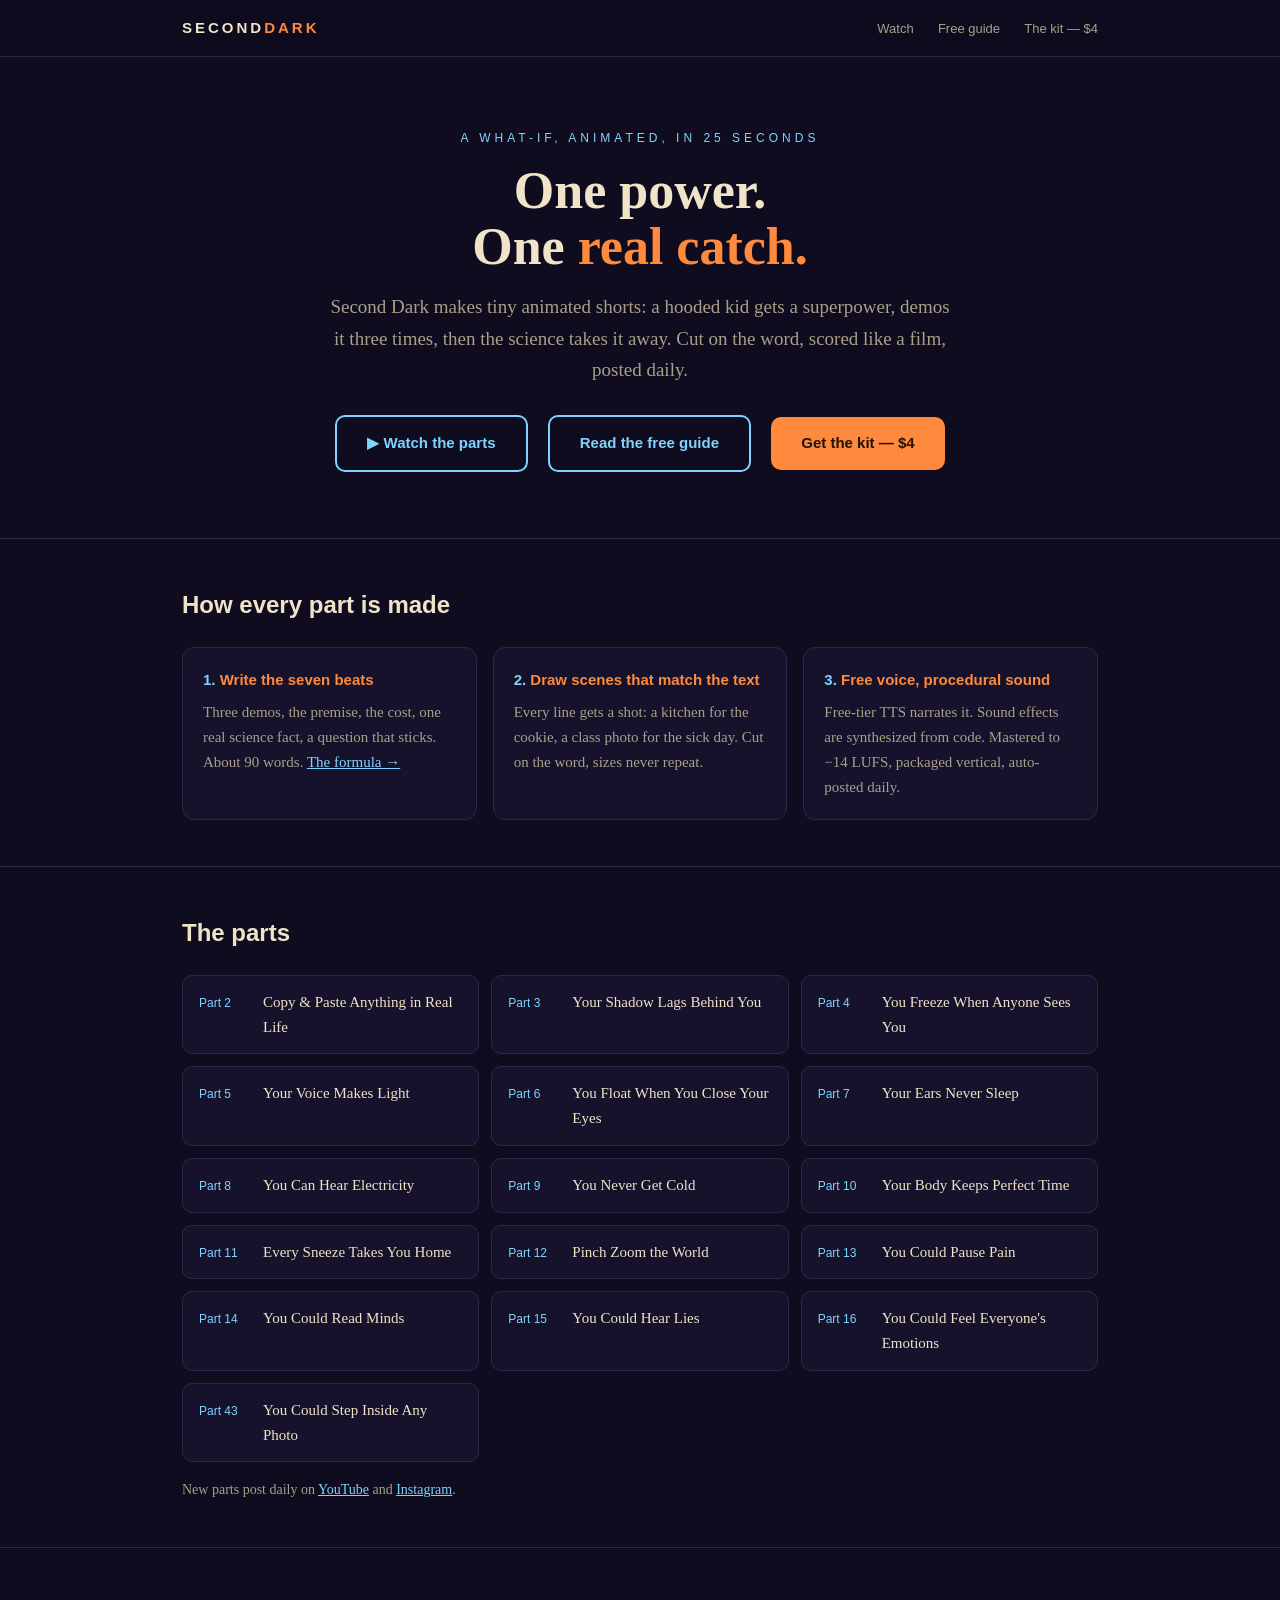
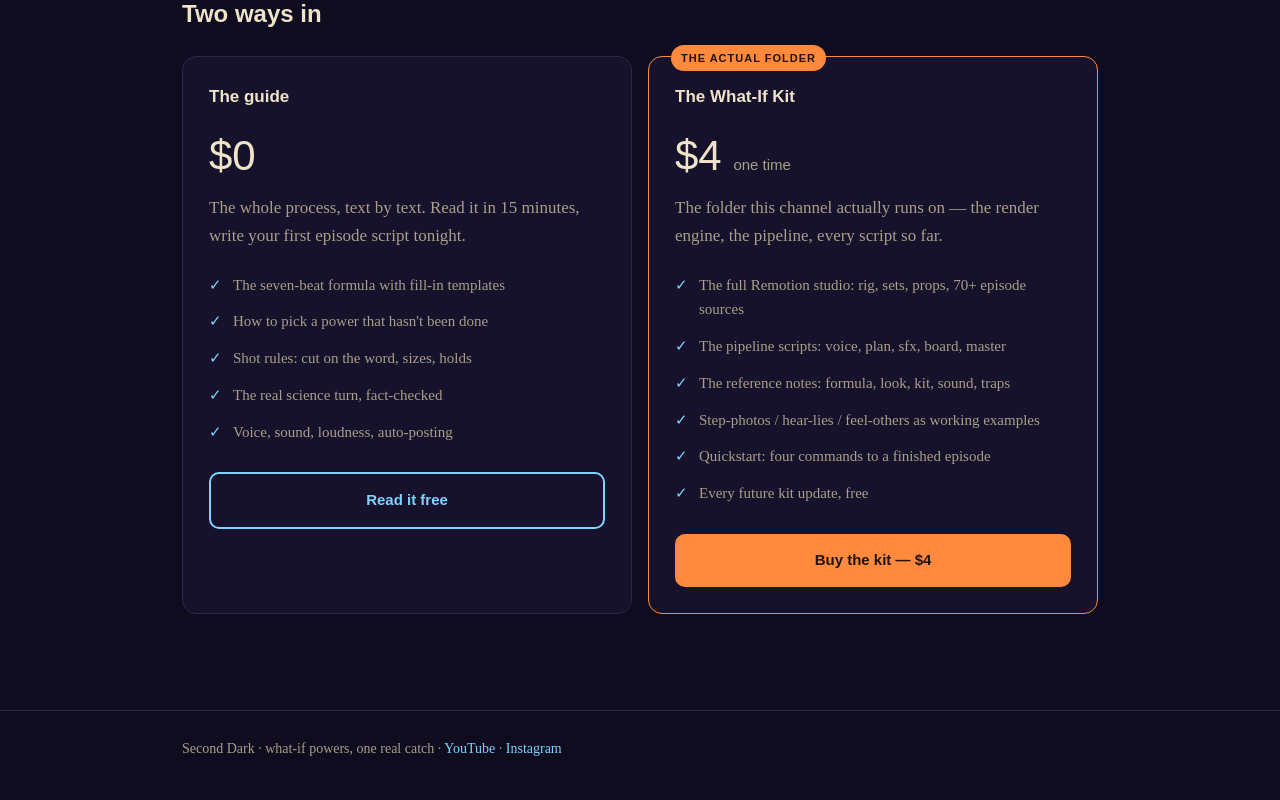
==== index.html @ 4ce31001 "Second Dark site: watch, free text-by-text guide, $4 kit" ====
<!DOCTYPE html>
<html lang="en">
<head>
<meta charset="utf-8">
<meta name="viewport" content="width=device-width, initial-scale=1">
<title>Second Dark — what-if animated shorts, and the kit that makes them</title>
<meta name="description" content="Second Dark: 25-second what-if animated shorts with a real science turn. Watch every part free, read the text-by-text guide, or get the full kit.">
<link rel="stylesheet" href="style.css">
</head>
<body>

<header class="site">
  <div class="wrap">
    <a class="logo" href="index.html">SECOND<b>DARK</b></a>
    <nav>
      <a href="#watch">Watch</a>
      <a href="guide.html">Free guide</a>
      <a href="#kit">The kit — $4</a>
    </nav>
  </div>
</header>

<section class="hero">
  <div class="wrap">
    <div class="kicker">A WHAT-IF, ANIMATED, IN 25 SECONDS</div>
    <h1>One power.<br>One <span class="hot">real catch.</span></h1>
    <p class="sub">Second Dark makes tiny animated shorts: a hooded kid gets a superpower, demos it three times,
    then the science takes it away. Cut on the word, scored like a film, posted daily.</p>
    <a class="cta cool" href="#watch">▶ Watch the parts</a>
    <a class="cta cool" href="guide.html">Read the free guide</a>
    <a class="cta hot" href="https://bedai2030-cell.gumroad.com/l/seconddark-kit">Get the kit — $4</a>
  </div>
</section>

<section class="section" id="how">
  <div class="wrap">
    <h2>How every part is made</h2>
    <div class="grid3 steps">
      <div class="card"><h3>Write the seven beats</h3><p>Three demos, the premise, the cost, one real science fact, a question that sticks. About 90 words. <a style="color:var(--cool)" href="guide.html">The formula →</a></p></div>
      <div class="card"><h3>Draw scenes that match the text</h3><p>Every line gets a shot: a kitchen for the cookie, a class photo for the sick day. Cut on the word, sizes never repeat.</p></div>
      <div class="card"><h3>Free voice, procedural sound</h3><p>Free-tier TTS narrates it. Sound effects are synthesized from code. Mastered to −14 LUFS, packaged vertical, auto-posted daily.</p></div>
    </div>
  </div>
</section>

<section class="section" id="watch">
  <div class="wrap">
    <h2>The parts</h2>
    <div class="eps">
      <a class="ep" href="https://www.youtube.com/@seconddarkpowers" target="_blank" rel="noopener"><span class="n mono">Part 2</span><span class="t">Copy &amp; Paste Anything in Real Life</span></a>
      <a class="ep" href="https://www.youtube.com/@seconddarkpowers" target="_blank" rel="noopener"><span class="n mono">Part 3</span><span class="t">Your Shadow Lags Behind You</span></a>
      <a class="ep" href="https://www.youtube.com/@seconddarkpowers" target="_blank" rel="noopener"><span class="n mono">Part 4</span><span class="t">You Freeze When Anyone Sees You</span></a>
      <a class="ep" href="https://www.youtube.com/@seconddarkpowers" target="_blank" rel="noopener"><span class="n mono">Part 5</span><span class="t">Your Voice Makes Light</span></a>
      <a class="ep" href="https://www.youtube.com/@seconddarkpowers" target="_blank" rel="noopener"><span class="n mono">Part 6</span><span class="t">You Float When You Close Your Eyes</span></a>
      <a class="ep" href="https://www.youtube.com/@seconddarkpowers" target="_blank" rel="noopener"><span class="n mono">Part 7</span><span class="t">Your Ears Never Sleep</span></a>
      <a class="ep" href="https://www.youtube.com/@seconddarkpowers" target="_blank" rel="noopener"><span class="n mono">Part 8</span><span class="t">You Can Hear Electricity</span></a>
      <a class="ep" href="https://www.youtube.com/@seconddarkpowers" target="_blank" rel="noopener"><span class="n mono">Part 9</span><span class="t">You Never Get Cold</span></a>
      <a class="ep" href="https://www.youtube.com/@seconddarkpowers" target="_blank" rel="noopener"><span class="n mono">Part 10</span><span class="t">Your Body Keeps Perfect Time</span></a>
      <a class="ep" href="https://www.youtube.com/@seconddarkpowers" target="_blank" rel="noopener"><span class="n mono">Part 11</span><span class="t">Every Sneeze Takes You Home</span></a>
      <a class="ep" href="https://www.youtube.com/@seconddarkpowers" target="_blank" rel="noopener"><span class="n mono">Part 12</span><span class="t">Pinch Zoom the World</span></a>
      <a class="ep" href="https://www.youtube.com/@seconddarkpowers" target="_blank" rel="noopener"><span class="n mono">Part 13</span><span class="t">You Could Pause Pain</span></a>
      <a class="ep" href="https://www.youtube.com/@seconddarkpowers" target="_blank" rel="noopener"><span class="n mono">Part 14</span><span class="t">You Could Read Minds</span></a>
      <a class="ep" href="https://www.youtube.com/@seconddarkpowers" target="_blank" rel="noopener"><span class="n mono">Part 15</span><span class="t">You Could Hear Lies</span></a>
      <a class="ep" href="https://www.youtube.com/@seconddarkpowers" target="_blank" rel="noopener"><span class="n mono">Part 16</span><span class="t">You Could Feel Everyone's Emotions</span></a>
      <a class="ep" href="https://www.youtube.com/@seconddarkpowers" target="_blank" rel="noopener"><span class="n mono">Part 43</span><span class="t">You Could Step Inside Any Photo</span></a>
    </div>
    <p style="color:var(--dim); margin-top:16px; font-size:14px">New parts post daily on <a style="color:var(--cool)" href="https://www.youtube.com/@seconddarkpowers" target="_blank" rel="noopener">YouTube</a> and <a style="color:var(--cool)" href="https://www.instagram.com/seconddark908/" target="_blank" rel="noopener">Instagram</a>.</p>
  </div>
</section>

<section class="section" id="kit">
  <div class="wrap">
    <h2>Two ways in</h2>
    <div class="pricing">
      <div class="plan">
        <h3>The guide</h3>
        <div class="price">$0</div>
        <p style="color:var(--dim)">The whole process, text by text. Read it in 15 minutes, write your first episode script tonight.</p>
        <ul>
          <li>The seven-beat formula with fill-in templates</li>
          <li>How to pick a power that hasn't been done</li>
          <li>Shot rules: cut on the word, sizes, holds</li>
          <li>The real science turn, fact-checked</li>
          <li>Voice, sound, loudness, auto-posting</li>
        </ul>
        <a class="cta cool" href="guide.html">Read it free</a>
      </div>
      <div class="plan best">
        <span class="tag">THE ACTUAL FOLDER</span>
        <h3>The What-If Kit</h3>
        <div class="price">$4 <small>one time</small></div>
        <p style="color:var(--dim)">The folder this channel actually runs on — the render engine, the pipeline, every script so far.</p>
        <ul>
          <li>The full Remotion studio: rig, sets, props, 70+ episode sources</li>
          <li>The pipeline scripts: voice, plan, sfx, board, master</li>
          <li>The reference notes: formula, look, kit, sound, traps</li>
          <li>Step-photos / hear-lies / feel-others as working examples</li>
          <li>Quickstart: four commands to a finished episode</li>
          <li>Every future kit update, free</li>
        </ul>
        <a class="cta hot" href="https://bedai2030-cell.gumroad.com/l/seconddark-kit">Buy the kit — $4</a>
      </div>
    </div>
  </div>
</section>

<footer class="site">
  <div class="wrap">
    Second Dark · what-if powers, one real catch ·
    <a href="https://www.youtube.com/@seconddarkpowers" target="_blank" rel="noopener">YouTube</a> ·
    <a href="https://www.instagram.com/seconddark908/" target="_blank" rel="noopener">Instagram</a>
  </div>
</footer>

</body>
</html>
---- style.css ----
/* Second Dark site — dusk palette from the series */
:root {
  --bg: #0E0C1E;
  --panel: #16122B;
  --panel2: #1E1838;
  --ink: #EFE3C8;
  --dim: #A99F8A;
  --hot: #FF8A3D;
  --cool: #7FD4FF;
  --line: #2E2748;
}
* { box-sizing: border-box; margin: 0; padding: 0; }
html { scroll-behavior: smooth; }
body { background: var(--bg); color: var(--ink); font: 17px/1.65 Georgia, 'Times New Roman', serif; }
.mono { font-family: Consolas, 'Courier New', monospace; }
.wrap { max-width: 960px; margin: 0 auto; padding: 0 22px; }
header.site { border-bottom: 1px solid var(--line); background: rgba(14,12,30,0.92); position: sticky; top: 0; z-index: 9; backdrop-filter: blur(6px); }
header.site .wrap { display: flex; align-items: center; justify-content: space-between; padding: 14px 22px; }
.logo { font-family: Verdana, sans-serif; font-weight: 700; letter-spacing: 3px; font-size: 15px; color: var(--ink); text-decoration: none; }
.logo b { color: var(--hot); }
nav a { color: var(--dim); text-decoration: none; font-family: Verdana, sans-serif; font-size: 13px; margin-left: 20px; }
nav a:hover { color: var(--ink); }
.hero { padding: 72px 0 56px; text-align: center; }
.kicker { font-family: Verdana, sans-serif; font-size: 12px; letter-spacing: 4px; color: var(--cool); }
.hero h1 { font-size: 52px; line-height: 1.08; margin: 14px 0 16px; font-weight: 700; }
.hero h1 .hot { color: var(--hot); }
.hero p.sub { color: var(--dim); max-width: 620px; margin: 0 auto 30px; font-size: 19px; }
.cta { display: inline-block; padding: 14px 30px; border-radius: 10px; text-decoration: none; font-family: Verdana, sans-serif; font-weight: 700; font-size: 15px; margin: 0 8px 10px; }
.cta.hot { background: var(--hot); color: #221205; }
.cta.cool { border: 2px solid var(--cool); color: var(--cool); }
.cta:hover { filter: brightness(1.1); }
.section { padding: 46px 0; border-top: 1px solid var(--line); }
.section h2 { font-family: Verdana, sans-serif; font-size: 24px; margin-bottom: 22px; }
.grid3 { display: grid; grid-template-columns: repeat(auto-fit, minmax(240px, 1fr)); gap: 16px; }
.card { background: var(--panel); border: 1px solid var(--line); border-radius: 12px; padding: 20px; }
.card h3 { font-family: Verdana, sans-serif; font-size: 15px; color: var(--hot); margin-bottom: 8px; }
.card p { color: var(--dim); font-size: 15px; }
.steps { counter-reset: step; }
.steps .card h3::before { counter-increment: step; content: counter(step) ". "; color: var(--cool); }
.eps { display: grid; grid-template-columns: repeat(auto-fill, minmax(280px, 1fr)); gap: 12px; }
.ep { background: var(--panel); border: 1px solid var(--line); border-radius: 10px; padding: 14px 16px; text-decoration: none; color: var(--ink); display: flex; gap: 12px; align-items: baseline; }
.ep:hover { border-color: var(--hot); }
.ep .n { font-family: Verdana, sans-serif; font-size: 12px; color: var(--cool); min-width: 52px; }
.ep .t { font-size: 15px; }
.pricing { display: grid; grid-template-columns: repeat(auto-fit, minmax(280px, 1fr)); gap: 16px; }
.plan { background: var(--panel); border: 1px solid var(--line); border-radius: 14px; padding: 26px; position: relative; }
.plan.best { border-color: var(--hot); }
.plan .tag { position: absolute; top: -12px; left: 22px; background: var(--hot); color: #221205; font-family: Verdana, sans-serif; font-size: 11px; font-weight: 700; letter-spacing: 1px; padding: 4px 10px; border-radius: 20px; }
.plan h3 { font-family: Verdana, sans-serif; font-size: 17px; }
.plan .price { font-size: 42px; margin: 10px 0 4px; font-family: Verdana, sans-serif; }
.plan .price small { font-size: 15px; color: var(--dim); }
.plan ul { list-style: none; margin: 16px 0 22px; }
.plan li { padding: 6px 0 6px 24px; color: var(--dim); font-size: 15px; position: relative; }
.plan li::before { content: "✓"; position: absolute; left: 0; color: var(--cool); }
.plan .cta { width: 100%; text-align: center; box-sizing: border-box; margin: 0; }
code { background: var(--panel2); border: 1px solid var(--line); border-radius: 6px; padding: 1px 7px; font-family: Consolas, monospace; font-size: 14px; color: var(--cool); }
pre { background: var(--panel2); border: 1px solid var(--line); border-radius: 10px; padding: 16px 18px; overflow-x: auto; font-family: Consolas, monospace; font-size: 13.5px; line-height: 1.55; color: #D8D2E8; margin: 14px 0; }
pre b { color: var(--hot); font-weight: 400; }
pre i { color: var(--cool); font-style: normal; }
.guide { max-width: 780px; }
.guide h2 { margin-top: 46px; }
.guide h2 .n { color: var(--cool); font-family: Consolas, monospace; font-size: 20px; margin-right: 8px; }
.guide p { margin: 12px 0; color: #D8D2E8; }
.guide .note { border-left: 3px solid var(--hot); background: var(--panel); padding: 12px 16px; border-radius: 0 10px 10px 0; color: var(--dim); font-size: 15px; margin: 14px 0; }
footer.site { border-top: 1px solid var(--line); margin-top: 50px; padding: 26px 0 40px; color: var(--dim); font-size: 14px; }
footer.site a { color: var(--cool); text-decoration: none; }
@media (max-width: 640px) { .hero h1 { font-size: 34px; } }
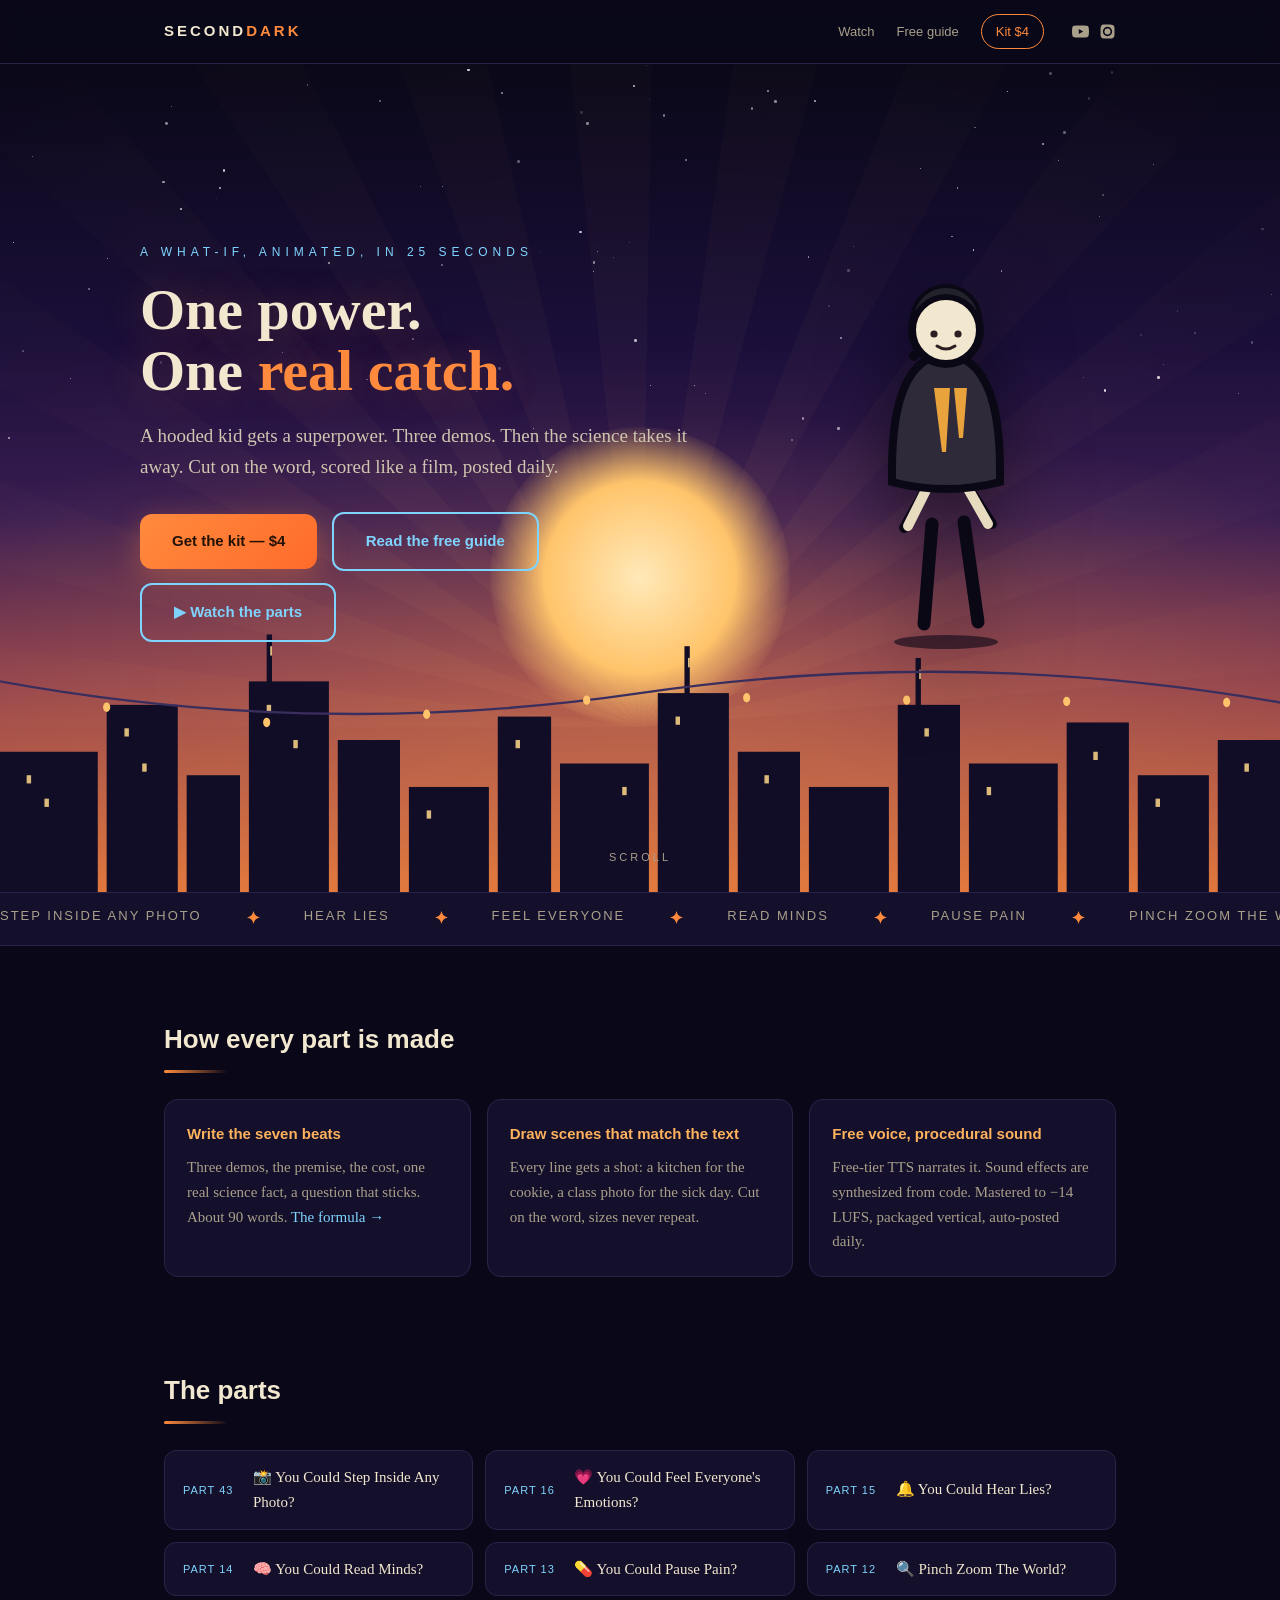
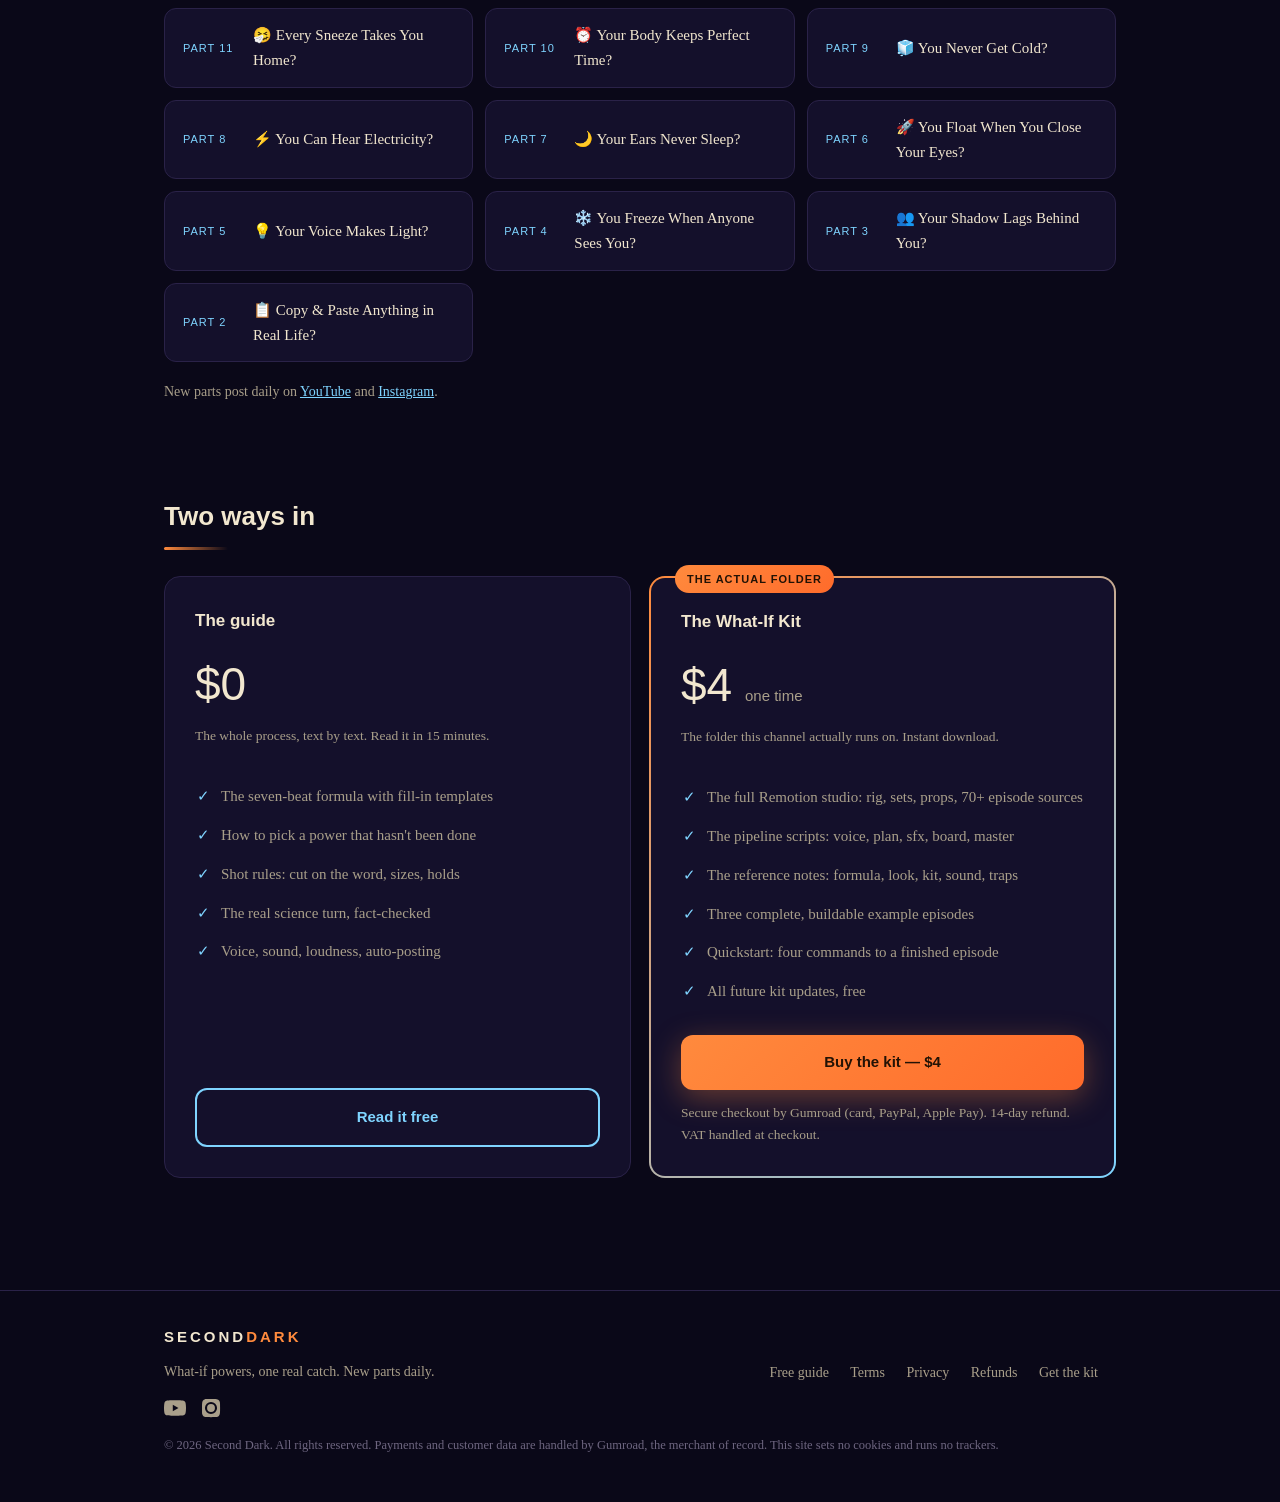
==== commit 19d2192f: "Redesign: animated dusk hero, embers, marquee, reveals, Gumroad checkout, legal pages, social links" ====
--- a/index.html
+++ b/index.html
@@ -4,7 +4,12 @@
 <meta charset="utf-8">
 <meta name="viewport" content="width=device-width, initial-scale=1">
 <title>Second Dark — what-if animated shorts, and the kit that makes them</title>
-<meta name="description" content="Second Dark: 25-second what-if animated shorts with a real science turn. Watch every part free, read the text-by-text guide, or get the full kit.">
+<meta name="description" content="Second Dark: 25-second what-if animated shorts with a real science turn. Watch every part free, read the text-by-text guide, or get the full kit for $4.">
+<meta property="og:title" content="Second Dark — One power. One real catch.">
+<meta property="og:description" content="Tiny animated what-if shorts, posted daily. The free guide teaches the process; the $4 kit is the actual folder.">
+<meta property="og:type" content="website">
+<link rel="preconnect" href="https://gumroad.com">
+<script src="https://gumroad.com/js/gumroad.js" async></script>
 <link rel="stylesheet" href="style.css">
 </head>
 <body>
@@ -15,67 +20,149 @@
     <nav>
       <a href="#watch">Watch</a>
       <a href="guide.html">Free guide</a>
-      <a href="#kit">The kit — $4</a>
+      <a href="#kit" class="buy">Kit $4</a>
+      <span class="soc">
+        <a href="https://www.youtube.com/@seconddarkpowers" target="_blank" rel="noopener" aria-label="YouTube"><svg viewBox="0 0 24 24"><path d="M23.5 6.2a3 3 0 0 0-2.1-2.2C19.5 3.5 12 3.5 12 3.5s-7.5 0-9.4.5A3 3 0 0 0 .5 6.2 31 31 0 0 0 0 12a31 31 0 0 0 .5 5.8 3 3 0 0 0 2.1 2.2c1.9.5 9.4.5 9.4.5s7.5 0 9.4-.5a3 3 0 0 0 2.1-2.2A31 31 0 0 0 24 12a31 31 0 0 0-.5-5.8zM9.6 15.6V8.4L15.8 12l-6.2 3.6z"/></svg></a>
+        <a href="https://www.instagram.com/seconddark908/" target="_blank" rel="noopener" aria-label="Instagram"><svg viewBox="0 0 24 24"><path d="M12 2.2c3.2 0 3.6 0 4.9.1 1.2.1 1.8.2 2.2.4.6.2 1 .5 1.4.9.4.4.7.8.9 1.4.2.4.4 1 .4 2.2.1 1.3.1 1.7.1 4.9s0 3.6-.1 4.9c-.1 1.2-.2 1.8-.4 2.2-.2.6-.5 1-.9 1.4-.4.4-.8.7-1.4.9-.4.2-1 .4-2.2.4-1.3.1-1.7.1-4.9.1s-3.6 0-4.9-.1c-1.2-.1-1.8-.2-2.2-.4a3.9 3.9 0 0 1-1.4-.9 3.9 3.9 0 0 1-.9-1.4c-.2-.4-.4-1-.4-2.2C2.2 15.6 2.2 15.2 2.2 12s0-3.6.1-4.9c.1-1.2.2-1.8.4-2.2.2-.6.5-1 .9-1.4.4-.4.8-.7 1.4-.9.4-.2 1-.4 2.2-.4C8.4 2.2 8.8 2.2 12 2.2zm0 3.2a6.6 6.6 0 1 0 0 13.2 6.6 6.6 0 0 0 0-13.2zm0 10.9a4.3 4.3 0 1 1 0-8.6 4.3 4.3 0 0 1 0 8.6zm8.4-11.1a1.5 1.5 0 1 1-3 0 1.5 1.5 0 0 1 3 0z"/></svg></a>
+      </span>
     </nav>
   </div>
 </header>
 
 <section class="hero">
-  <div class="wrap">
-    <div class="kicker">A WHAT-IF, ANIMATED, IN 25 SECONDS</div>
-    <h1>One power.<br>One <span class="hot">real catch.</span></h1>
-    <p class="sub">Second Dark makes tiny animated shorts: a hooded kid gets a superpower, demos it three times,
-    then the science takes it away. Cut on the word, scored like a film, posted daily.</p>
-    <a class="cta cool" href="#watch">▶ Watch the parts</a>
-    <a class="cta cool" href="guide.html">Read the free guide</a>
-    <a class="cta hot" href="https://bedai2030-cell.gumroad.com/l/seconddark-kit">Get the kit — $4</a>
-  </div>
-</section>
+  <div class="sky"></div>
+  <div class="stars"></div>
+  <div class="rays"></div>
+  <div class="sun"></div>
+
+  <svg class="skyline" viewBox="0 0 1440 240" preserveAspectRatio="none" aria-hidden="true">
+    <g fill="#120D26">
+      <rect x="0" y="120" width="110" height="120"/><rect x="120" y="80" width="80" height="160"/>
+      <rect x="210" y="140" width="60" height="100"/><rect x="280" y="60" width="90" height="180"/>
+      <rect x="380" y="110" width="70" height="130"/><rect x="460" y="150" width="90" height="90"/>
+      <rect x="560" y="90" width="60" height="150"/><rect x="630" y="130" width="100" height="110"/>
+      <rect x="740" y="70" width="80" height="170"/><rect x="830" y="120" width="70" height="120"/>
+      <rect x="910" y="150" width="90" height="90"/><rect x="1010" y="80" width="70" height="160"/>
+      <rect x="1090" y="130" width="100" height="110"/><rect x="1200" y="95" width="70" height="145"/>
+      <rect x="1280" y="140" width="80" height="100"/><rect x="1370" y="110" width="70" height="130"/>
+      <rect x="300" y="20" width="6" height="60"/><rect x="770" y="30" width="6" height="60"/><rect x="1030" y="40" width="6" height="50"/>
+    </g>
+    <g fill="#FFD98A" opacity="0.85">
+      <rect x="304" y="30" width="2" height="8"/><rect x="774" y="40" width="2" height="8"/><rect x="1034" y="50" width="2" height="8"/>
+      <rect x="30" y="140" width="5" height="7"/><rect x="50" y="160" width="5" height="7"/><rect x="140" y="100" width="5" height="7"/>
+      <rect x="160" y="130" width="5" height="7"/><rect x="300" y="80" width="5" height="7"/><rect x="330" y="110" width="5" height="7"/>
+      <rect x="480" y="170" width="5" height="7"/><rect x="580" y="110" width="5" height="7"/><rect x="700" y="150" width="5" height="7"/>
+      <rect x="760" y="90" width="5" height="7"/><rect x="860" y="140" width="5" height="7"/><rect x="1040" y="100" width="5" height="7"/>
+      <rect x="1110" y="150" width="5" height="7"/><rect x="1230" y="120" width="5" height="7"/><rect x="1300" y="160" width="5" height="7"/>
+      <rect x="1400" y="130" width="5" height="7"/>
+    </g>
+    <g stroke="#3A2E5E" stroke-width="2" fill="none">
+      <path d="M 0 60 Q 360 110 720 70 T 1440 78"/>
+    </g>
+    <g fill="#FFC46B">
+      <circle class="bulb" cx="120" cy="82" r="4"/><circle class="bulb" cx="300" cy="95" r="4"/><circle class="bulb" cx="480" cy="88" r="4"/>
+      <circle class="bulb" cx="660" cy="76" r="4"/><circle class="bulb" cx="840" cy="74" r="4"/><circle class="bulb" cx="1020" cy="76" r="4"/>
+      <circle class="bulb" cx="1200" cy="77" r="4"/><circle class="bulb" cx="1380" cy="78" r="4"/>
+    </g>
+  </svg>
+
+  <canvas class="embers" aria-hidden="true"></canvas>
+
+  <div class="hero-inner wrap">
+    <div>
+      <div class="kicker rv">A WHAT-IF, ANIMATED, IN 25 SECONDS</div>
+      <h1 class="rv d1">One power.<br>One <span class="hot">real catch.</span></h1>
+      <p class="sub rv d2">A hooded kid gets a superpower. Three demos. Then the science takes it away.
+      Cut on the word, scored like a film, posted daily.</p>
+      <div class="rv d3">
+        <a class="cta hot gumroad-button" href="https://bedai2030-cell.gumroad.com/l/seconddark-kit" target="_blank" rel="noopener">Get the kit — $4</a>
+        <a class="cta cool" href="guide.html">Read the free guide</a>
+        <a class="cta cool" href="#watch">▶ Watch the parts</a>
+      </div>
+    </div>
+    <div class="pip rv d2" aria-hidden="true">
+      <svg viewBox="0 0 300 420">
+        <g stroke="#0B0816" stroke-width="10" stroke-linecap="round">
+          <line x1="150" y1="215" x2="108" y2="290"/>
+          <line x1="150" y1="215" x2="196" y2="286"/>
+          <line x1="118" y1="118" x2="118" y2="118"/>
+        </g>
+        <g stroke="#E8DCC0" stroke-width="10" stroke-linecap="round">
+          <line x1="150" y1="212" x2="112" y2="288"/>
+          <line x1="150" y1="212" x2="192" y2="286"/>
+        </g>
+        <g stroke="#0B0816" stroke-width="13" stroke-linecap="round">
+          <line x1="136" y1="286" x2="128" y2="386"/>
+          <line x1="168" y1="284" x2="182" y2="384"/>
+        </g>
+        <path d="M 96 232 Q 96 120 150 116 Q 204 120 204 232 L 204 244 Q 150 258 96 244 Z" fill="#2E2A3A" stroke="#0B0816" stroke-width="8"/>
+        <path d="M 138 150 L 146 214 L 150 214 L 154 150 Z" fill="#E8A33D"/>
+        <path d="M 158 150 L 163 200 L 167 200 L 171 150 Z" fill="#E8A33D"/>
+        <circle cx="150" cy="92" r="34" fill="#F2E7CF" stroke="#0B0816" stroke-width="8"/>
+        <path d="M 116 92 A 34 34 0 0 1 184 92 L 184 82 A 34 34 0 0 0 116 82 Z" fill="#22222B" stroke="#0B0816" stroke-width="4"/>
+        <circle cx="138" cy="96" r="3.6" fill="#2A1E22"/>
+        <circle cx="162" cy="96" r="3.6" fill="#2A1E22"/>
+        <path d="M 141 108 Q 150 114 159 108" stroke="#2A1E22" stroke-width="3" fill="none" stroke-linecap="round"/>
+        <ellipse cx="150" cy="404" rx="52" ry="7" fill="#0B0816" opacity="0.6"/>
+      </svg>
+    </div>
+  </div>
+  <div class="scroll-hint">SCROLL</div>
+</section>
+
+<div class="marquee" aria-hidden="true">
+  <div class="track">
+    <span>STEP INSIDE ANY PHOTO</span><b>✦</b><span>HEAR LIES</span><b>✦</b><span>FEEL EVERYONE</span><b>✦</b><span>READ MINDS</span><b>✦</b><span>PAUSE PAIN</span><b>✦</b><span>PINCH ZOOM THE WORLD</span><b>✦</b><span>YOUR EARS NEVER SLEEP</span><b>✦</b><span>COPY &amp; PASTE REAL LIFE</span><b>✦</b><span>EVERY SNEEZE TAKES YOU HOME</span><b>✦</b>
+    <span>STEP INSIDE ANY PHOTO</span><b>✦</b><span>HEAR LIES</span><b>✦</b><span>FEEL EVERYONE</span><b>✦</b><span>READ MINDS</span><b>✦</b><span>PAUSE PAIN</span><b>✦</b><span>PINCH ZOOM THE WORLD</span><b>✦</b><span>YOUR EARS NEVER SLEEP</span><b>✦</b><span>COPY &amp; PASTE REAL LIFE</span><b>✦</b><span>EVERY SNEEZE TAKES YOU HOME</span><b>✦</b>
+  </div>
+</div>
 
 <section class="section" id="how">
   <div class="wrap">
-    <h2>How every part is made</h2>
-    <div class="grid3 steps">
-      <div class="card"><h3>Write the seven beats</h3><p>Three demos, the premise, the cost, one real science fact, a question that sticks. About 90 words. <a style="color:var(--cool)" href="guide.html">The formula →</a></p></div>
-      <div class="card"><h3>Draw scenes that match the text</h3><p>Every line gets a shot: a kitchen for the cookie, a class photo for the sick day. Cut on the word, sizes never repeat.</p></div>
-      <div class="card"><h3>Free voice, procedural sound</h3><p>Free-tier TTS narrates it. Sound effects are synthesized from code. Mastered to −14 LUFS, packaged vertical, auto-posted daily.</p></div>
-    </div>
-  </div>
-</section>
-
-<section class="section" id="watch">
-  <div class="wrap">
-    <h2>The parts</h2>
+    <h2 class="rv">How every part is made</h2>
+    <div class="grid3">
+      <div class="card rv"><h3>Write the seven beats</h3><p>Three demos, the premise, the cost, one real science fact, a question that sticks. About 90 words. <a href="guide.html">The formula →</a></p></div>
+      <div class="card rv d1"><h3>Draw scenes that match the text</h3><p>Every line gets a shot: a kitchen for the cookie, a class photo for the sick day. Cut on the word, sizes never repeat.</p></div>
+      <div class="card rv d2"><h3>Free voice, procedural sound</h3><p>Free-tier TTS narrates it. Sound effects are synthesized from code. Mastered to −14 LUFS, packaged vertical, auto-posted daily.</p></div>
+    </div>
+  </div>
+</section>
+
+<section class="section" id="watch" style="padding-top:20px">
+  <div class="wrap">
+    <h2 class="rv">The parts</h2>
     <div class="eps">
-      <a class="ep" href="https://www.youtube.com/@seconddarkpowers" target="_blank" rel="noopener"><span class="n mono">Part 2</span><span class="t">Copy &amp; Paste Anything in Real Life</span></a>
-      <a class="ep" href="https://www.youtube.com/@seconddarkpowers" target="_blank" rel="noopener"><span class="n mono">Part 3</span><span class="t">Your Shadow Lags Behind You</span></a>
-      <a class="ep" href="https://www.youtube.com/@seconddarkpowers" target="_blank" rel="noopener"><span class="n mono">Part 4</span><span class="t">You Freeze When Anyone Sees You</span></a>
-      <a class="ep" href="https://www.youtube.com/@seconddarkpowers" target="_blank" rel="noopener"><span class="n mono">Part 5</span><span class="t">Your Voice Makes Light</span></a>
-      <a class="ep" href="https://www.youtube.com/@seconddarkpowers" target="_blank" rel="noopener"><span class="n mono">Part 6</span><span class="t">You Float When You Close Your Eyes</span></a>
-      <a class="ep" href="https://www.youtube.com/@seconddarkpowers" target="_blank" rel="noopener"><span class="n mono">Part 7</span><span class="t">Your Ears Never Sleep</span></a>
-      <a class="ep" href="https://www.youtube.com/@seconddarkpowers" target="_blank" rel="noopener"><span class="n mono">Part 8</span><span class="t">You Can Hear Electricity</span></a>
-      <a class="ep" href="https://www.youtube.com/@seconddarkpowers" target="_blank" rel="noopener"><span class="n mono">Part 9</span><span class="t">You Never Get Cold</span></a>
-      <a class="ep" href="https://www.youtube.com/@seconddarkpowers" target="_blank" rel="noopener"><span class="n mono">Part 10</span><span class="t">Your Body Keeps Perfect Time</span></a>
-      <a class="ep" href="https://www.youtube.com/@seconddarkpowers" target="_blank" rel="noopener"><span class="n mono">Part 11</span><span class="t">Every Sneeze Takes You Home</span></a>
-      <a class="ep" href="https://www.youtube.com/@seconddarkpowers" target="_blank" rel="noopener"><span class="n mono">Part 12</span><span class="t">Pinch Zoom the World</span></a>
-      <a class="ep" href="https://www.youtube.com/@seconddarkpowers" target="_blank" rel="noopener"><span class="n mono">Part 13</span><span class="t">You Could Pause Pain</span></a>
-      <a class="ep" href="https://www.youtube.com/@seconddarkpowers" target="_blank" rel="noopener"><span class="n mono">Part 14</span><span class="t">You Could Read Minds</span></a>
-      <a class="ep" href="https://www.youtube.com/@seconddarkpowers" target="_blank" rel="noopener"><span class="n mono">Part 15</span><span class="t">You Could Hear Lies</span></a>
-      <a class="ep" href="https://www.youtube.com/@seconddarkpowers" target="_blank" rel="noopener"><span class="n mono">Part 16</span><span class="t">You Could Feel Everyone's Emotions</span></a>
-      <a class="ep" href="https://www.youtube.com/@seconddarkpowers" target="_blank" rel="noopener"><span class="n mono">Part 43</span><span class="t">You Could Step Inside Any Photo</span></a>
-    </div>
-    <p style="color:var(--dim); margin-top:16px; font-size:14px">New parts post daily on <a style="color:var(--cool)" href="https://www.youtube.com/@seconddarkpowers" target="_blank" rel="noopener">YouTube</a> and <a style="color:var(--cool)" href="https://www.instagram.com/seconddark908/" target="_blank" rel="noopener">Instagram</a>.</p>
-  </div>
-</section>
-
-<section class="section" id="kit">
-  <div class="wrap">
-    <h2>Two ways in</h2>
+      <a class="ep rv" href="https://www.youtube.com/@seconddarkpowers" target="_blank" rel="noopener"><span class="n mono">PART 43</span><span class="t">📸 You Could Step Inside Any Photo?</span></a>
+      <a class="ep rv" href="https://www.youtube.com/@seconddarkpowers" target="_blank" rel="noopener"><span class="n mono">PART 16</span><span class="t">💗 You Could Feel Everyone's Emotions?</span></a>
+      <a class="ep rv" href="https://www.youtube.com/@seconddarkpowers" target="_blank" rel="noopener"><span class="n mono">PART 15</span><span class="t">🔔 You Could Hear Lies?</span></a>
+      <a class="ep rv" href="https://www.youtube.com/@seconddarkpowers" target="_blank" rel="noopener"><span class="n mono">PART 14</span><span class="t">🧠 You Could Read Minds?</span></a>
+      <a class="ep rv" href="https://www.youtube.com/@seconddarkpowers" target="_blank" rel="noopener"><span class="n mono">PART 13</span><span class="t">💊 You Could Pause Pain?</span></a>
+      <a class="ep rv" href="https://www.youtube.com/@seconddarkpowers" target="_blank" rel="noopener"><span class="n mono">PART 12</span><span class="t">🔍 Pinch Zoom The World?</span></a>
+      <a class="ep rv" href="https://www.youtube.com/@seconddarkpowers" target="_blank" rel="noopener"><span class="n mono">PART 11</span><span class="t">🤧 Every Sneeze Takes You Home?</span></a>
+      <a class="ep rv" href="https://www.youtube.com/@seconddarkpowers" target="_blank" rel="noopener"><span class="n mono">PART 10</span><span class="t">⏰ Your Body Keeps Perfect Time?</span></a>
+      <a class="ep rv" href="https://www.youtube.com/@seconddarkpowers" target="_blank" rel="noopener"><span class="n mono">PART 9</span><span class="t">🧊 You Never Get Cold?</span></a>
+      <a class="ep rv" href="https://www.youtube.com/@seconddarkpowers" target="_blank" rel="noopener"><span class="n mono">PART 8</span><span class="t">⚡ You Can Hear Electricity?</span></a>
+      <a class="ep rv" href="https://www.youtube.com/@seconddarkpowers" target="_blank" rel="noopener"><span class="n mono">PART 7</span><span class="t">🌙 Your Ears Never Sleep?</span></a>
+      <a class="ep rv" href="https://www.youtube.com/@seconddarkpowers" target="_blank" rel="noopener"><span class="n mono">PART 6</span><span class="t">🚀 You Float When You Close Your Eyes?</span></a>
+      <a class="ep rv" href="https://www.youtube.com/@seconddarkpowers" target="_blank" rel="noopener"><span class="n mono">PART 5</span><span class="t">💡 Your Voice Makes Light?</span></a>
+      <a class="ep rv" href="https://www.youtube.com/@seconddarkpowers" target="_blank" rel="noopener"><span class="n mono">PART 4</span><span class="t">❄️ You Freeze When Anyone Sees You?</span></a>
+      <a class="ep rv" href="https://www.youtube.com/@seconddarkpowers" target="_blank" rel="noopener"><span class="n mono">PART 3</span><span class="t">👥 Your Shadow Lags Behind You?</span></a>
+      <a class="ep rv" href="https://www.youtube.com/@seconddarkpowers" target="_blank" rel="noopener"><span class="n mono">PART 2</span><span class="t">📋 Copy &amp; Paste Anything in Real Life?</span></a>
+    </div>
+    <p class="rv" style="color:var(--dim); margin-top:18px; font-size:14px">New parts post daily on
+      <a style="color:var(--cool)" href="https://www.youtube.com/@seconddarkpowers" target="_blank" rel="noopener">YouTube</a> and
+      <a style="color:var(--cool)" href="https://www.instagram.com/seconddark908/" target="_blank" rel="noopener">Instagram</a>.</p>
+  </div>
+</section>
+
+<section class="section" id="kit" style="padding-top:20px">
+  <div class="wrap">
+    <h2 class="rv">Two ways in</h2>
     <div class="pricing">
-      <div class="plan">
+      <div class="plan rv">
         <h3>The guide</h3>
         <div class="price">$0</div>
-        <p style="color:var(--dim)">The whole process, text by text. Read it in 15 minutes, write your first episode script tonight.</p>
+        <p class="fine">The whole process, text by text. Read it in 15 minutes.</p>
         <ul>
           <li>The seven-beat formula with fill-in templates</li>
           <li>How to pick a power that hasn't been done</li>
@@ -83,22 +170,23 @@
           <li>The real science turn, fact-checked</li>
           <li>Voice, sound, loudness, auto-posting</li>
         </ul>
-        <a class="cta cool" href="guide.html">Read it free</a>
-      </div>
-      <div class="plan best">
+        <a class="cta cool" href="guide.html" style="margin-top:auto">Read it free</a>
+      </div>
+      <div class="plan best rv d1">
         <span class="tag">THE ACTUAL FOLDER</span>
         <h3>The What-If Kit</h3>
         <div class="price">$4 <small>one time</small></div>
-        <p style="color:var(--dim)">The folder this channel actually runs on — the render engine, the pipeline, every script so far.</p>
+        <p class="fine">The folder this channel actually runs on. Instant download.</p>
         <ul>
           <li>The full Remotion studio: rig, sets, props, 70+ episode sources</li>
           <li>The pipeline scripts: voice, plan, sfx, board, master</li>
           <li>The reference notes: formula, look, kit, sound, traps</li>
-          <li>Step-photos / hear-lies / feel-others as working examples</li>
+          <li>Three complete, buildable example episodes</li>
           <li>Quickstart: four commands to a finished episode</li>
-          <li>Every future kit update, free</li>
+          <li>All future kit updates, free</li>
         </ul>
-        <a class="cta hot" href="https://bedai2030-cell.gumroad.com/l/seconddark-kit">Buy the kit — $4</a>
+        <a class="cta hot gumroad-button" href="https://bedai2030-cell.gumroad.com/l/seconddark-kit" target="_blank" rel="noopener">Buy the kit — $4</a>
+        <p class="fine" style="margin:12px 0 0">Secure checkout by Gumroad (card, PayPal, Apple Pay). 14-day refund. VAT handled at checkout.</p>
       </div>
     </div>
   </div>
@@ -106,11 +194,31 @@
 
 <footer class="site">
   <div class="wrap">
-    Second Dark · what-if powers, one real catch ·
-    <a href="https://www.youtube.com/@seconddarkpowers" target="_blank" rel="noopener">YouTube</a> ·
-    <a href="https://www.instagram.com/seconddark908/" target="_blank" rel="noopener">Instagram</a>
+    <div class="cols">
+      <div>
+        <a class="logo" href="index.html">SECOND<b>DARK</b></a>
+        <p style="margin-top:10px; max-width:280px">What-if powers, one real catch. New parts daily.</p>
+        <div class="soc" style="margin-top:14px">
+          <a href="https://www.youtube.com/@seconddarkpowers" target="_blank" rel="noopener" aria-label="YouTube"><svg viewBox="0 0 24 24"><path d="M23.5 6.2a3 3 0 0 0-2.1-2.2C19.5 3.5 12 3.5 12 3.5s-7.5 0-9.4.5A3 3 0 0 0 .5 6.2 31 31 0 0 0 0 12a31 31 0 0 0 .5 5.8 3 3 0 0 0 2.1 2.2c1.9.5 9.4.5 9.4.5s7.5 0 9.4-.5a3 3 0 0 0 2.1-2.2A31 31 0 0 0 24 12a31 31 0 0 0-.5-5.8zM9.6 15.6V8.4L15.8 12l-6.2 3.6z"/></svg></a>
+          <a href="https://www.instagram.com/seconddark908/" target="_blank" rel="noopener" aria-label="Instagram"><svg viewBox="0 0 24 24"><path d="M12 2.2c3.2 0 3.6 0 4.9.1 1.2.1 1.8.2 2.2.4.6.2 1 .5 1.4.9.4.4.7.8.9 1.4.2.4.4 1 .4 2.2.1 1.3.1 1.7.1 4.9s0 3.6-.1 4.9c-.1 1.2-.2 1.8-.4 2.2-.2.6-.5 1-.9 1.4-.4.4-.8.7-1.4.9-.4.2-1 .4-2.2.4-1.3.1-1.7.1-4.9.1s-3.6 0-4.9-.1c-1.2-.1-1.8-.2-2.2-.4a3.9 3.9 0 0 1-1.4-.9 3.9 3.9 0 0 1-.9-1.4c-.2-.4-.4-1-.4-2.2C2.2 15.6 2.2 15.2 2.2 12s0-3.6.1-4.9c.1-1.2.2-1.8.4-2.2.2-.6.5-1 .9-1.4.4-.4.8-.7 1.4-.9.4-.2 1-.4 2.2-.4C8.4 2.2 8.8 2.2 12 2.2zm0 3.2a6.6 6.6 0 1 0 0 13.2 6.6 6.6 0 0 0 0-13.2zm0 10.9a4.3 4.3 0 1 1 0-8.6 4.3 4.3 0 0 1 0 8.6zm8.4-11.1a1.5 1.5 0 1 1-3 0 1.5 1.5 0 0 1 3 0z"/></svg></a>
+        </div>
+      </div>
+      <div class="links" style="align-self:center">
+        <a href="guide.html">Free guide</a>
+        <a href="terms.html">Terms</a>
+        <a href="privacy.html">Privacy</a>
+        <a href="refunds.html">Refunds</a>
+        <a href="index.html#kit">Get the kit</a>
+      </div>
+    </div>
+    <p class="fine">© 2026 Second Dark. All rights reserved. Payments and customer data are handled by Gumroad, the merchant of record. This site sets no cookies and runs no trackers.</p>
   </div>
 </footer>
 
+<div id="buybar">
+  <a class="cta hot gumroad-button" href="https://bedai2030-cell.gumroad.com/l/seconddark-kit" target="_blank" rel="noopener">Get the What-If Kit — $4</a>
+</div>
+
+<script src="app.js"></script>
 </body>
 </html>
--- a/style.css
+++ b/style.css
@@ -1,67 +1,156 @@
-/* Second Dark site — dusk palette from the series */
+/* Second Dark — dusk-world design system */
 :root {
-  --bg: #0E0C1E;
-  --panel: #16122B;
-  --panel2: #1E1838;
-  --ink: #EFE3C8;
+  --bg: #0A0818;
+  --panel: #14102B;
+  --panel2: #1C1638;
+  --ink: #F2E7CF;
   --dim: #A99F8A;
   --hot: #FF8A3D;
+  --hot2: #FFB25E;
   --cool: #7FD4FF;
-  --line: #2E2748;
+  --line: #2A2248;
+  --sky1: #1B0F3A;
+  --sky2: #3A1D52;
+  --sky3: #8A3D4E;
+  --sky4: #E0763C;
 }
 * { box-sizing: border-box; margin: 0; padding: 0; }
 html { scroll-behavior: smooth; }
-body { background: var(--bg); color: var(--ink); font: 17px/1.65 Georgia, 'Times New Roman', serif; }
+body { background: var(--bg); color: var(--ink); font: 17px/1.65 Georgia, 'Times New Roman', serif; overflow-x: hidden; }
 .mono { font-family: Consolas, 'Courier New', monospace; }
-.wrap { max-width: 960px; margin: 0 auto; padding: 0 22px; }
-header.site { border-bottom: 1px solid var(--line); background: rgba(14,12,30,0.92); position: sticky; top: 0; z-index: 9; backdrop-filter: blur(6px); }
-header.site .wrap { display: flex; align-items: center; justify-content: space-between; padding: 14px 22px; }
+.wrap { max-width: 1000px; margin: 0 auto; padding: 0 24px; }
+
+/* ---------- header ---------- */
+header.site { position: sticky; top: 0; z-index: 40; background: rgba(10,8,24,0.75); backdrop-filter: blur(10px); border-bottom: 1px solid var(--line); }
+header.site .wrap { display: flex; align-items: center; justify-content: space-between; padding: 14px 24px; }
 .logo { font-family: Verdana, sans-serif; font-weight: 700; letter-spacing: 3px; font-size: 15px; color: var(--ink); text-decoration: none; }
 .logo b { color: var(--hot); }
-nav a { color: var(--dim); text-decoration: none; font-family: Verdana, sans-serif; font-size: 13px; margin-left: 20px; }
+nav { display: flex; align-items: center; gap: 22px; }
+nav a { color: var(--dim); text-decoration: none; font-family: Verdana, sans-serif; font-size: 13px; transition: color .2s; }
 nav a:hover { color: var(--ink); }
-.hero { padding: 72px 0 56px; text-align: center; }
-.kicker { font-family: Verdana, sans-serif; font-size: 12px; letter-spacing: 4px; color: var(--cool); }
-.hero h1 { font-size: 52px; line-height: 1.08; margin: 14px 0 16px; font-weight: 700; }
+nav a.buy { color: var(--hot); border: 1px solid var(--hot); border-radius: 20px; padding: 6px 14px; }
+nav a.buy:hover { background: var(--hot); color: #221205; }
+nav .soc { display: flex; gap: 10px; margin-left: 6px; }
+nav .soc a { margin: 0; display: inline-flex; }
+nav .soc svg { width: 17px; height: 17px; fill: var(--dim); transition: fill .2s, transform .2s; }
+nav .soc a:hover svg { fill: var(--hot); transform: translateY(-2px); }
+
+/* ---------- hero ---------- */
+.hero { position: relative; min-height: 92vh; display: flex; align-items: center; overflow: hidden; }
+.sky { position: absolute; inset: 0; background: linear-gradient(to bottom, var(--bg) 0%, var(--sky1) 34%, var(--sky2) 55%, var(--sky3) 74%, var(--sky4) 100%); }
+.sky::after { content: ""; position: absolute; inset: 0; background: radial-gradient(ellipse 120% 60% at 50% 78%, rgba(255,160,80,0.28), transparent 60%); }
+.stars { position: absolute; inset: 0; }
+.sun { position: absolute; left: 50%; bottom: 20%; width: 300px; height: 300px; margin-left: -150px; border-radius: 50%; background: radial-gradient(circle, #FFE9B8 0%, #FFC46B 45%, rgba(255,150,70,0) 72%); animation: sunPulse 7s ease-in-out infinite; }
+@keyframes sunPulse { 0%,100% { transform: scale(1); opacity: .95; } 50% { transform: scale(1.06); opacity: 1; } }
+.rays { position: absolute; left: 50%; bottom: 20%; width: 1400px; height: 1400px; margin-left: -700px; background: repeating-conic-gradient(from -90deg at 50% 100%, rgba(255,180,110,0.07) 0deg 7deg, transparent 7deg 14deg); -webkit-mask-image: radial-gradient(circle at 50% 100%, #000 0%, transparent 62%); mask-image: radial-gradient(circle at 50% 100%, #000 0%, transparent 62%); animation: raysSpin 90s linear infinite; opacity: .8; }
+@keyframes raysSpin { to { transform: rotate(4deg); } }
+.skyline { position: absolute; left: 0; right: 0; bottom: 0; width: 100%; height: 34%; }
+.hero-inner { position: relative; z-index: 5; display: grid; grid-template-columns: 1.2fr .8fr; gap: 30px; align-items: center; padding: 60px 0 120px; width: 100%; }
+.kicker { font-family: Verdana, sans-serif; font-size: 12px; letter-spacing: 5px; color: var(--cool); }
+.hero h1 { font-size: 58px; line-height: 1.06; margin: 16px 0 18px; font-weight: 700; text-shadow: 0 0 40px rgba(255,138,61,0.25); }
 .hero h1 .hot { color: var(--hot); }
-.hero p.sub { color: var(--dim); max-width: 620px; margin: 0 auto 30px; font-size: 19px; }
-.cta { display: inline-block; padding: 14px 30px; border-radius: 10px; text-decoration: none; font-family: Verdana, sans-serif; font-weight: 700; font-size: 15px; margin: 0 8px 10px; }
-.cta.hot { background: var(--hot); color: #221205; }
+.hero p.sub { color: #CFC5B0; max-width: 560px; margin: 0 0 30px; font-size: 19px; }
+.cta { display: inline-block; padding: 15px 32px; border-radius: 12px; text-decoration: none; font-family: Verdana, sans-serif; font-weight: 700; font-size: 15px; margin: 0 10px 12px 0; transition: transform .15s, box-shadow .15s, filter .15s; }
+.cta.hot { background: linear-gradient(135deg, var(--hot), #FF6B2B); color: #221205; box-shadow: 0 8px 30px rgba(255,138,61,0.35); }
 .cta.cool { border: 2px solid var(--cool); color: var(--cool); }
-.cta:hover { filter: brightness(1.1); }
-.section { padding: 46px 0; border-top: 1px solid var(--line); }
-.section h2 { font-family: Verdana, sans-serif; font-size: 24px; margin-bottom: 22px; }
-.grid3 { display: grid; grid-template-columns: repeat(auto-fit, minmax(240px, 1fr)); gap: 16px; }
-.card { background: var(--panel); border: 1px solid var(--line); border-radius: 12px; padding: 20px; }
-.card h3 { font-family: Verdana, sans-serif; font-size: 15px; color: var(--hot); margin-bottom: 8px; }
+.cta:hover { transform: translateY(-2px); filter: brightness(1.08); box-shadow: 0 10px 36px rgba(255,138,61,0.45); }
+.pip { display: flex; justify-content: center; }
+.pip svg { width: min(300px, 60vw); height: auto; animation: bob 5s ease-in-out infinite; filter: drop-shadow(0 20px 40px rgba(0,0,0,0.5)); }
+@keyframes bob { 0%,100% { transform: translateY(0) rotate(0deg); } 50% { transform: translateY(-14px) rotate(1.5deg); } }
+.scroll-hint { position: absolute; bottom: 26px; left: 50%; transform: translateX(-50%); color: var(--dim); font-family: Verdana, sans-serif; font-size: 11px; letter-spacing: 3px; animation: hintFade 2.4s ease-in-out infinite; z-index: 6; }
+@keyframes hintFade { 0%,100% { opacity: .35; } 50% { opacity: .9; } }
+.embers { position: absolute; inset: 0; z-index: 4; pointer-events: none; }
+
+/* ---------- marquee ---------- */
+.marquee { border-top: 1px solid var(--line); border-bottom: 1px solid var(--line); background: var(--panel); overflow: hidden; padding: 12px 0; }
+.marquee .track { display: flex; gap: 44px; white-space: nowrap; animation: slide 36s linear infinite; width: max-content; }
+.marquee span { font-family: Verdana, sans-serif; font-size: 13px; letter-spacing: 2px; color: var(--dim); }
+.marquee b { color: var(--hot); font-weight: 700; }
+@keyframes slide { to { transform: translateX(-50%); } }
+
+/* ---------- sections ---------- */
+.section { padding: 72px 0; position: relative; }
+.section h2 { font-family: Verdana, sans-serif; font-size: 26px; margin-bottom: 26px; position: relative; padding-bottom: 12px; }
+.section h2::after { content: ""; position: absolute; left: 0; bottom: 0; width: 64px; height: 3px; border-radius: 3px; background: linear-gradient(90deg, var(--hot), transparent); }
+.grid3 { display: grid; grid-template-columns: repeat(auto-fit, minmax(250px, 1fr)); gap: 16px; }
+.card { background: var(--panel); border: 1px solid var(--line); border-radius: 14px; padding: 22px; transition: transform .2s, border-color .2s, box-shadow .2s; }
+.card:hover { transform: translateY(-4px); border-color: rgba(255,138,61,0.5); box-shadow: 0 14px 40px rgba(0,0,0,0.45); }
+.card h3 { font-family: Verdana, sans-serif; font-size: 15px; color: var(--hot2); margin-bottom: 8px; }
 .card p { color: var(--dim); font-size: 15px; }
+.card a { color: var(--cool); text-decoration: none; }
 .steps { counter-reset: step; }
 .steps .card h3::before { counter-increment: step; content: counter(step) ". "; color: var(--cool); }
-.eps { display: grid; grid-template-columns: repeat(auto-fill, minmax(280px, 1fr)); gap: 12px; }
-.ep { background: var(--panel); border: 1px solid var(--line); border-radius: 10px; padding: 14px 16px; text-decoration: none; color: var(--ink); display: flex; gap: 12px; align-items: baseline; }
-.ep:hover { border-color: var(--hot); }
-.ep .n { font-family: Verdana, sans-serif; font-size: 12px; color: var(--cool); min-width: 52px; }
+
+/* ---------- episodes ---------- */
+.eps { display: grid; grid-template-columns: repeat(auto-fill, minmax(300px, 1fr)); gap: 12px; }
+.ep { background: var(--panel); border: 1px solid var(--line); border-radius: 12px; padding: 14px 18px; text-decoration: none; color: var(--ink); display: flex; gap: 14px; align-items: center; transition: transform .18s, border-color .18s, background .18s; }
+.ep:hover { transform: translateX(4px); border-color: var(--hot); background: var(--panel2); }
+.ep .n { font-family: Verdana, sans-serif; font-size: 11px; letter-spacing: 1px; color: var(--cool); min-width: 56px; }
 .ep .t { font-size: 15px; }
-.pricing { display: grid; grid-template-columns: repeat(auto-fit, minmax(280px, 1fr)); gap: 16px; }
-.plan { background: var(--panel); border: 1px solid var(--line); border-radius: 14px; padding: 26px; position: relative; }
-.plan.best { border-color: var(--hot); }
-.plan .tag { position: absolute; top: -12px; left: 22px; background: var(--hot); color: #221205; font-family: Verdana, sans-serif; font-size: 11px; font-weight: 700; letter-spacing: 1px; padding: 4px 10px; border-radius: 20px; }
+
+/* ---------- pricing ---------- */
+.pricing { display: grid; grid-template-columns: repeat(auto-fit, minmax(290px, 1fr)); gap: 18px; align-items: stretch; }
+.plan { background: var(--panel); border: 1px solid var(--line); border-radius: 16px; padding: 30px; position: relative; display: flex; flex-direction: column; }
+.plan.best { border-color: transparent; background: linear-gradient(var(--panel), var(--panel)) padding-box, linear-gradient(135deg, var(--hot), var(--cool)) border-box; border: 2px solid transparent; animation: planGlow 4s ease-in-out infinite; }
+@keyframes planGlow { 0%,100% { box-shadow: 0 0 24px rgba(255,138,61,0.14); } 50% { box-shadow: 0 0 44px rgba(255,138,61,0.3); } }
+.plan .tag { position: absolute; top: -13px; left: 24px; background: linear-gradient(135deg, var(--hot), #FF6B2B); color: #221205; font-family: Verdana, sans-serif; font-size: 11px; font-weight: 700; letter-spacing: 1px; padding: 5px 12px; border-radius: 20px; }
 .plan h3 { font-family: Verdana, sans-serif; font-size: 17px; }
-.plan .price { font-size: 42px; margin: 10px 0 4px; font-family: Verdana, sans-serif; }
+.plan .price { font-size: 46px; margin: 12px 0 2px; font-family: Verdana, sans-serif; }
 .plan .price small { font-size: 15px; color: var(--dim); }
-.plan ul { list-style: none; margin: 16px 0 22px; }
-.plan li { padding: 6px 0 6px 24px; color: var(--dim); font-size: 15px; position: relative; }
-.plan li::before { content: "✓"; position: absolute; left: 0; color: var(--cool); }
-.plan .cta { width: 100%; text-align: center; box-sizing: border-box; margin: 0; }
+.plan .fine { color: var(--dim); font-size: 13.5px; margin-bottom: 16px; }
+.plan ul { list-style: none; margin: 14px 0 24px; }
+.plan li { padding: 7px 0 7px 26px; color: var(--dim); font-size: 15px; position: relative; }
+.plan li::before { content: "✓"; position: absolute; left: 2px; color: var(--cool); }
+.plan .cta { width: 100%; text-align: center; box-sizing: border-box; margin: 0; margin-top: auto; }
+
+/* ---------- code ---------- */
 code { background: var(--panel2); border: 1px solid var(--line); border-radius: 6px; padding: 1px 7px; font-family: Consolas, monospace; font-size: 14px; color: var(--cool); }
-pre { background: var(--panel2); border: 1px solid var(--line); border-radius: 10px; padding: 16px 18px; overflow-x: auto; font-family: Consolas, monospace; font-size: 13.5px; line-height: 1.55; color: #D8D2E8; margin: 14px 0; }
+pre { background: var(--panel2); border: 1px solid var(--line); border-radius: 12px; padding: 18px 20px; overflow-x: auto; font-family: Consolas, monospace; font-size: 13.5px; line-height: 1.55; color: #D8D2E8; margin: 16px 0; }
 pre b { color: var(--hot); font-weight: 400; }
 pre i { color: var(--cool); font-style: normal; }
-.guide { max-width: 780px; }
-.guide h2 { margin-top: 46px; }
-.guide h2 .n { color: var(--cool); font-family: Consolas, monospace; font-size: 20px; margin-right: 8px; }
+
+/* ---------- guide ---------- */
+.guide { max-width: 800px; }
+.guide h2 { margin-top: 54px; }
+.guide h2 .n { color: var(--cool); font-family: Consolas, monospace; font-size: 20px; margin-right: 10px; }
 .guide p { margin: 12px 0; color: #D8D2E8; }
-.guide .note { border-left: 3px solid var(--hot); background: var(--panel); padding: 12px 16px; border-radius: 0 10px 10px 0; color: var(--dim); font-size: 15px; margin: 14px 0; }
-footer.site { border-top: 1px solid var(--line); margin-top: 50px; padding: 26px 0 40px; color: var(--dim); font-size: 14px; }
-footer.site a { color: var(--cool); text-decoration: none; }
-@media (max-width: 640px) { .hero h1 { font-size: 34px; } }
+.guide ul { color: var(--dim); margin: 12px 0 12px 22px; }
+.guide li { margin: 7px 0; }
+.guide .note { border-left: 3px solid var(--hot); background: var(--panel); padding: 13px 17px; border-radius: 0 10px 10px 0; color: var(--dim); font-size: 15px; margin: 16px 0; }
+
+/* ---------- legal ---------- */
+.legal h2 { margin-top: 40px; }
+.legal p, .legal li { color: #CFC5B0; margin: 10px 0; }
+.legal ul { margin-left: 22px; }
+.legal .fine { color: var(--dim); font-size: 14px; }
+
+/* ---------- footer ---------- */
+footer.site { border-top: 1px solid var(--line); margin-top: 40px; padding: 34px 0 46px; color: var(--dim); font-size: 14px; }
+footer .cols { display: flex; flex-wrap: wrap; gap: 30px; justify-content: space-between; align-items: flex-start; }
+footer .soc { display: flex; gap: 14px; }
+footer .soc a { display: inline-flex; }
+footer .soc svg { width: 22px; height: 22px; fill: var(--dim); transition: fill .2s, transform .2s; }
+footer .soc a:hover svg { fill: var(--hot); transform: translateY(-3px); }
+footer .links a { color: var(--dim); text-decoration: none; margin-right: 18px; }
+footer .links a:hover { color: var(--ink); }
+footer .fine { margin-top: 16px; font-size: 12.5px; color: #6E6680; }
+
+/* ---------- sticky mobile buy bar ---------- */
+#buybar { display: none; }
+@media (max-width: 720px) {
+  #buybar { display: block; position: fixed; bottom: 0; left: 0; right: 0; z-index: 50; background: rgba(10,8,24,0.9); backdrop-filter: blur(10px); border-top: 1px solid var(--line); padding: 10px 16px; }
+  #buybar .cta { display: block; text-align: center; margin: 0; width: 100%; padding: 12px; }
+  body { padding-bottom: 66px; }
+  .hero h1 { font-size: 38px; }
+  .hero-inner { grid-template-columns: 1fr; padding-bottom: 90px; }
+  .pip { display: none; }
+}
+
+/* ---------- scroll reveal ---------- */
+.rv { opacity: 0; transform: translateY(26px); transition: opacity .7s ease, transform .7s ease; }
+.rv.in { opacity: 1; transform: none; }
+.rv.d1 { transition-delay: .1s; } .rv.d2 { transition-delay: .2s; } .rv.d3 { transition-delay: .3s; }
+@media (prefers-reduced-motion: reduce) {
+  *, *::before, *::after { animation: none !important; transition: none !important; }
+  .rv { opacity: 1; transform: none; }
+}
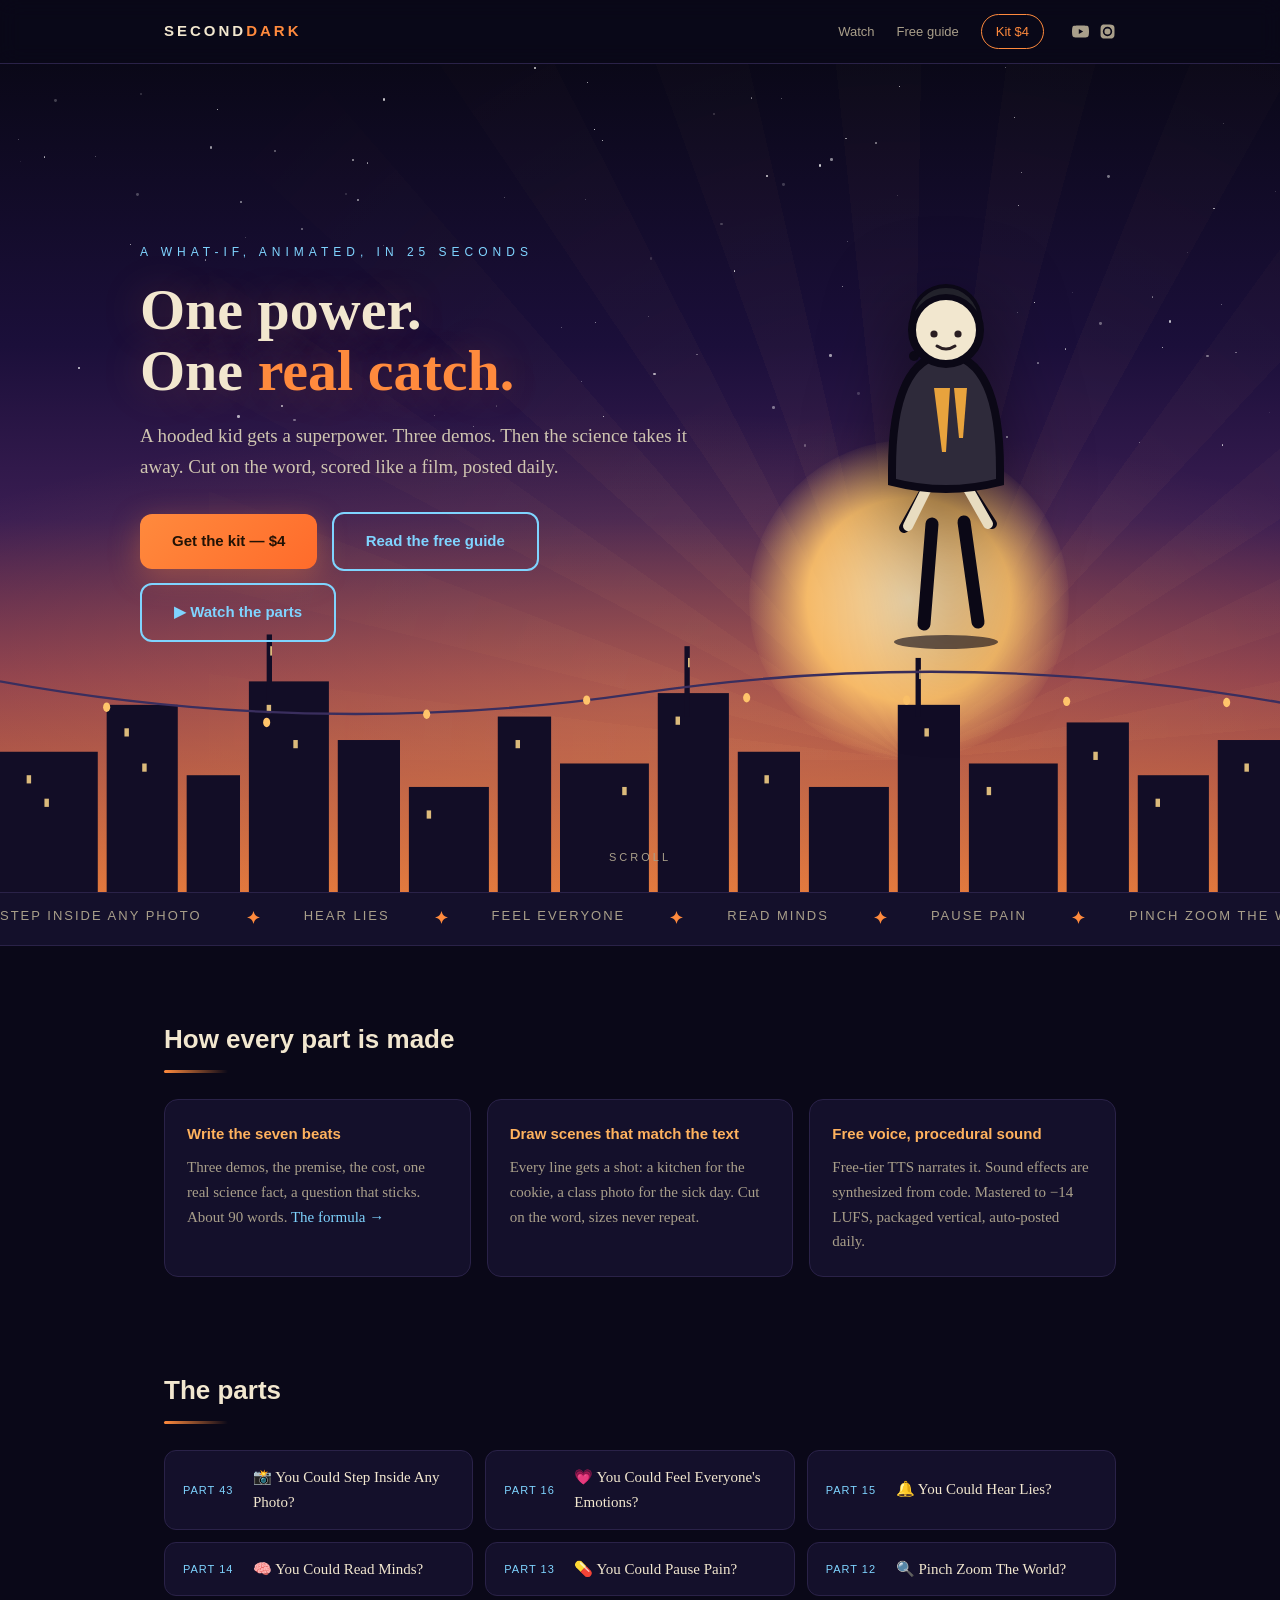
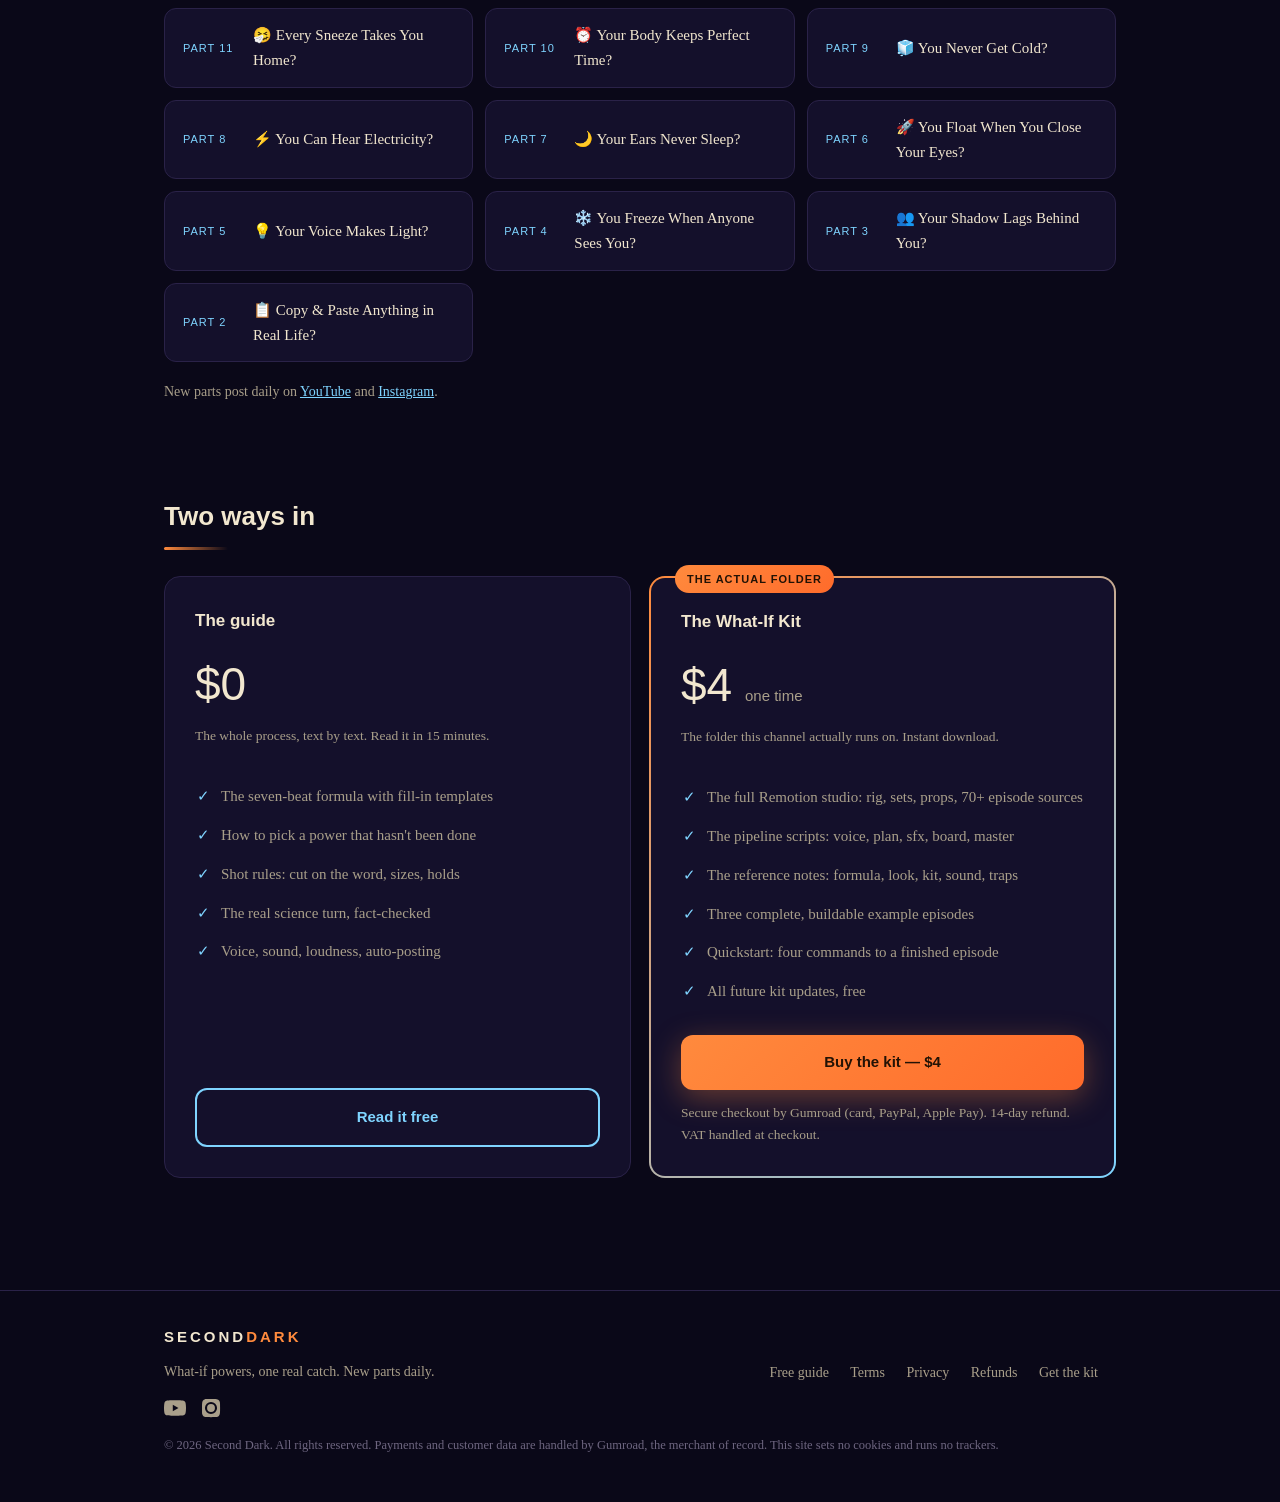
==== commit b7876cad: "Sun behind Pip (rim light), favicon" ====
--- a/index.html
+++ b/index.html
@@ -10,6 +10,7 @@
 <meta property="og:type" content="website">
 <link rel="preconnect" href="https://gumroad.com">
 <script src="https://gumroad.com/js/gumroad.js" async></script>
+<link rel="icon" href="data:image/svg+xml,%3Csvg xmlns=%27http://www.w3.org/2000/svg%27 viewBox=%270 0 100 100%27%3E%3Ccircle cx=%2750%27 cy=%2750%27 r=%2738%27 fill=%27%23FF8A3D%27/%3E%3C/svg%3E">
 <link rel="stylesheet" href="style.css">
 </head>
 <body>
--- a/style.css
+++ b/style.css
@@ -40,9 +40,9 @@
 .sky { position: absolute; inset: 0; background: linear-gradient(to bottom, var(--bg) 0%, var(--sky1) 34%, var(--sky2) 55%, var(--sky3) 74%, var(--sky4) 100%); }
 .sky::after { content: ""; position: absolute; inset: 0; background: radial-gradient(ellipse 120% 60% at 50% 78%, rgba(255,160,80,0.28), transparent 60%); }
 .stars { position: absolute; inset: 0; }
-.sun { position: absolute; left: 50%; bottom: 20%; width: 300px; height: 300px; margin-left: -150px; border-radius: 50%; background: radial-gradient(circle, #FFE9B8 0%, #FFC46B 45%, rgba(255,150,70,0) 72%); animation: sunPulse 7s ease-in-out infinite; }
+.sun { position: absolute; left: 71%; bottom: 16%; width: 320px; height: 320px; margin-left: -160px; border-radius: 50%; background: radial-gradient(circle, #FFE9B8 0%, #FFC46B 45%, rgba(255,150,70,0) 72%); animation: sunPulse 7s ease-in-out infinite; opacity: .92; }
 @keyframes sunPulse { 0%,100% { transform: scale(1); opacity: .95; } 50% { transform: scale(1.06); opacity: 1; } }
-.rays { position: absolute; left: 50%; bottom: 20%; width: 1400px; height: 1400px; margin-left: -700px; background: repeating-conic-gradient(from -90deg at 50% 100%, rgba(255,180,110,0.07) 0deg 7deg, transparent 7deg 14deg); -webkit-mask-image: radial-gradient(circle at 50% 100%, #000 0%, transparent 62%); mask-image: radial-gradient(circle at 50% 100%, #000 0%, transparent 62%); animation: raysSpin 90s linear infinite; opacity: .8; }
+.rays { position: absolute; left: 71%; bottom: 16%; width: 1400px; height: 1400px; margin-left: -700px; background: repeating-conic-gradient(from -90deg at 50% 100%, rgba(255,180,110,0.07) 0deg 7deg, transparent 7deg 14deg); -webkit-mask-image: radial-gradient(circle at 50% 100%, #000 0%, transparent 62%); mask-image: radial-gradient(circle at 50% 100%, #000 0%, transparent 62%); animation: raysSpin 90s linear infinite; opacity: .8; }
 @keyframes raysSpin { to { transform: rotate(4deg); } }
 .skyline { position: absolute; left: 0; right: 0; bottom: 0; width: 100%; height: 34%; }
 .hero-inner { position: relative; z-index: 5; display: grid; grid-template-columns: 1.2fr .8fr; gap: 30px; align-items: center; padding: 60px 0 120px; width: 100%; }
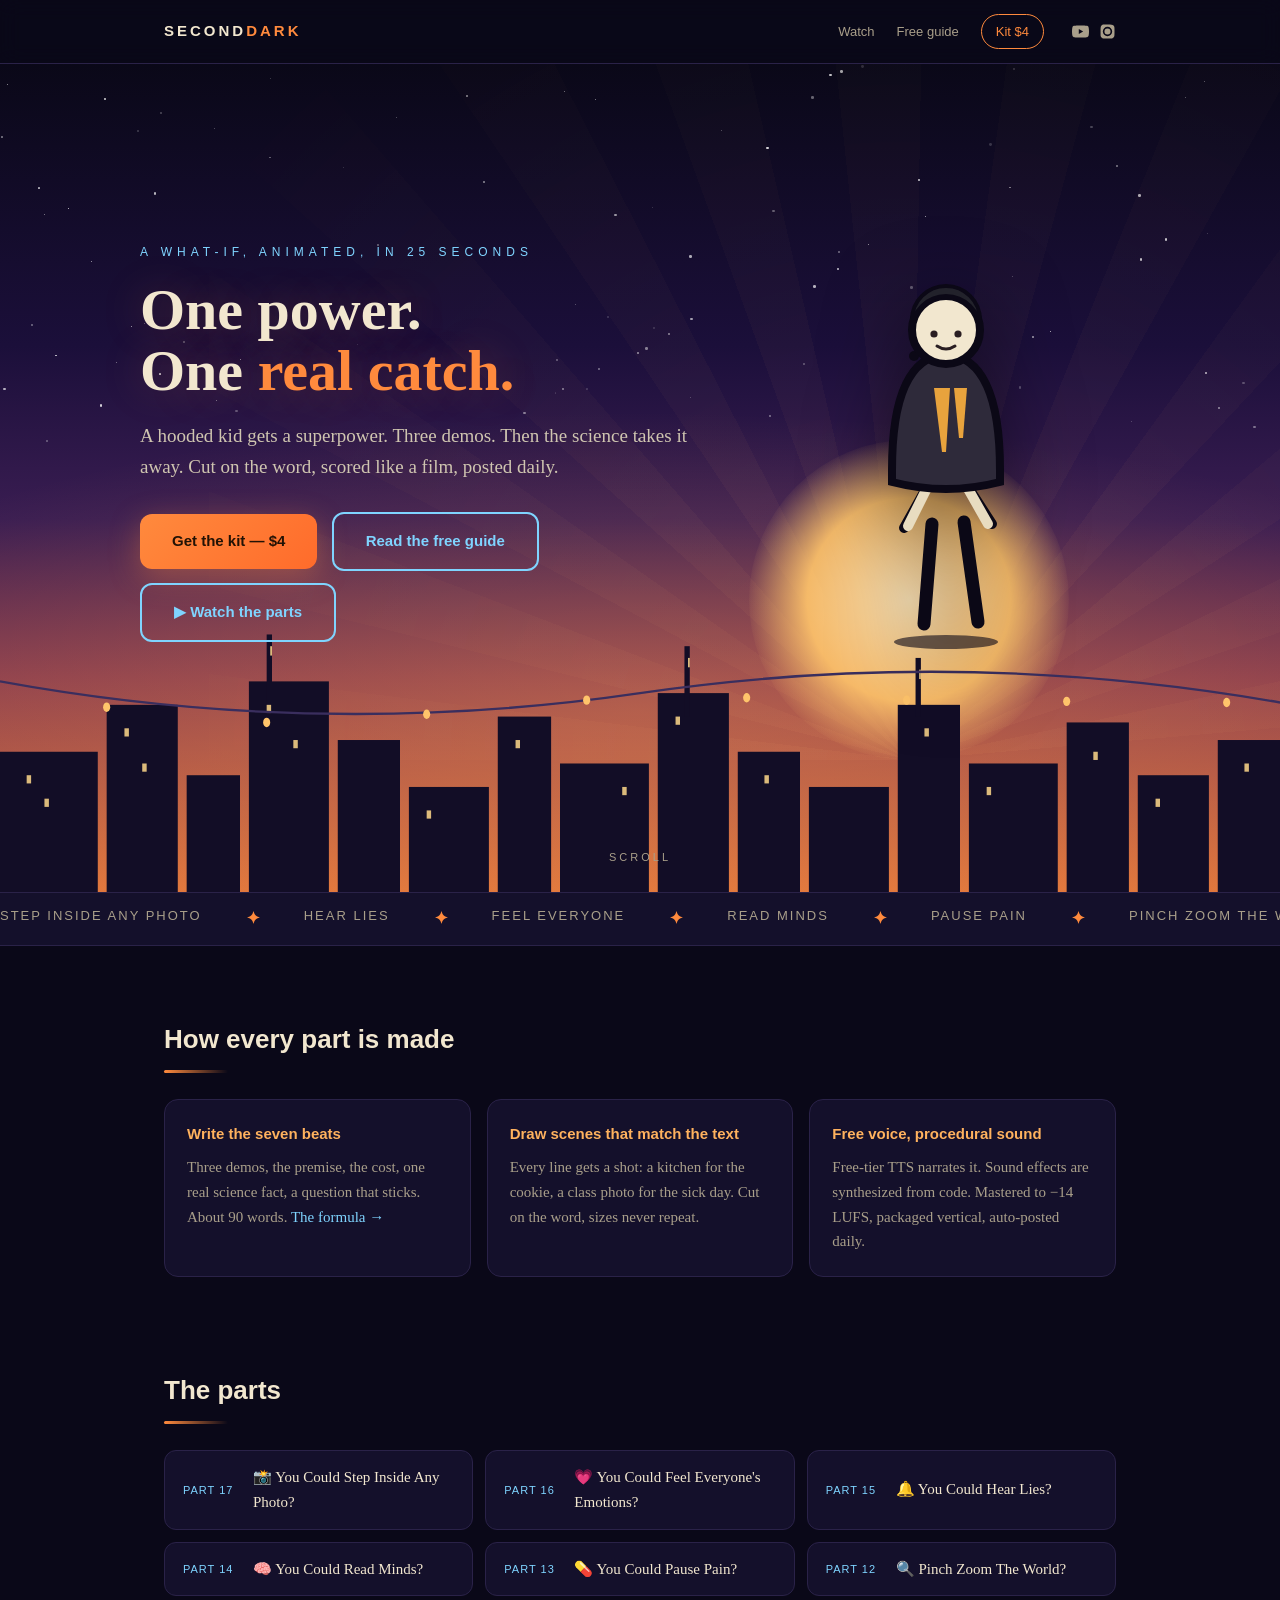
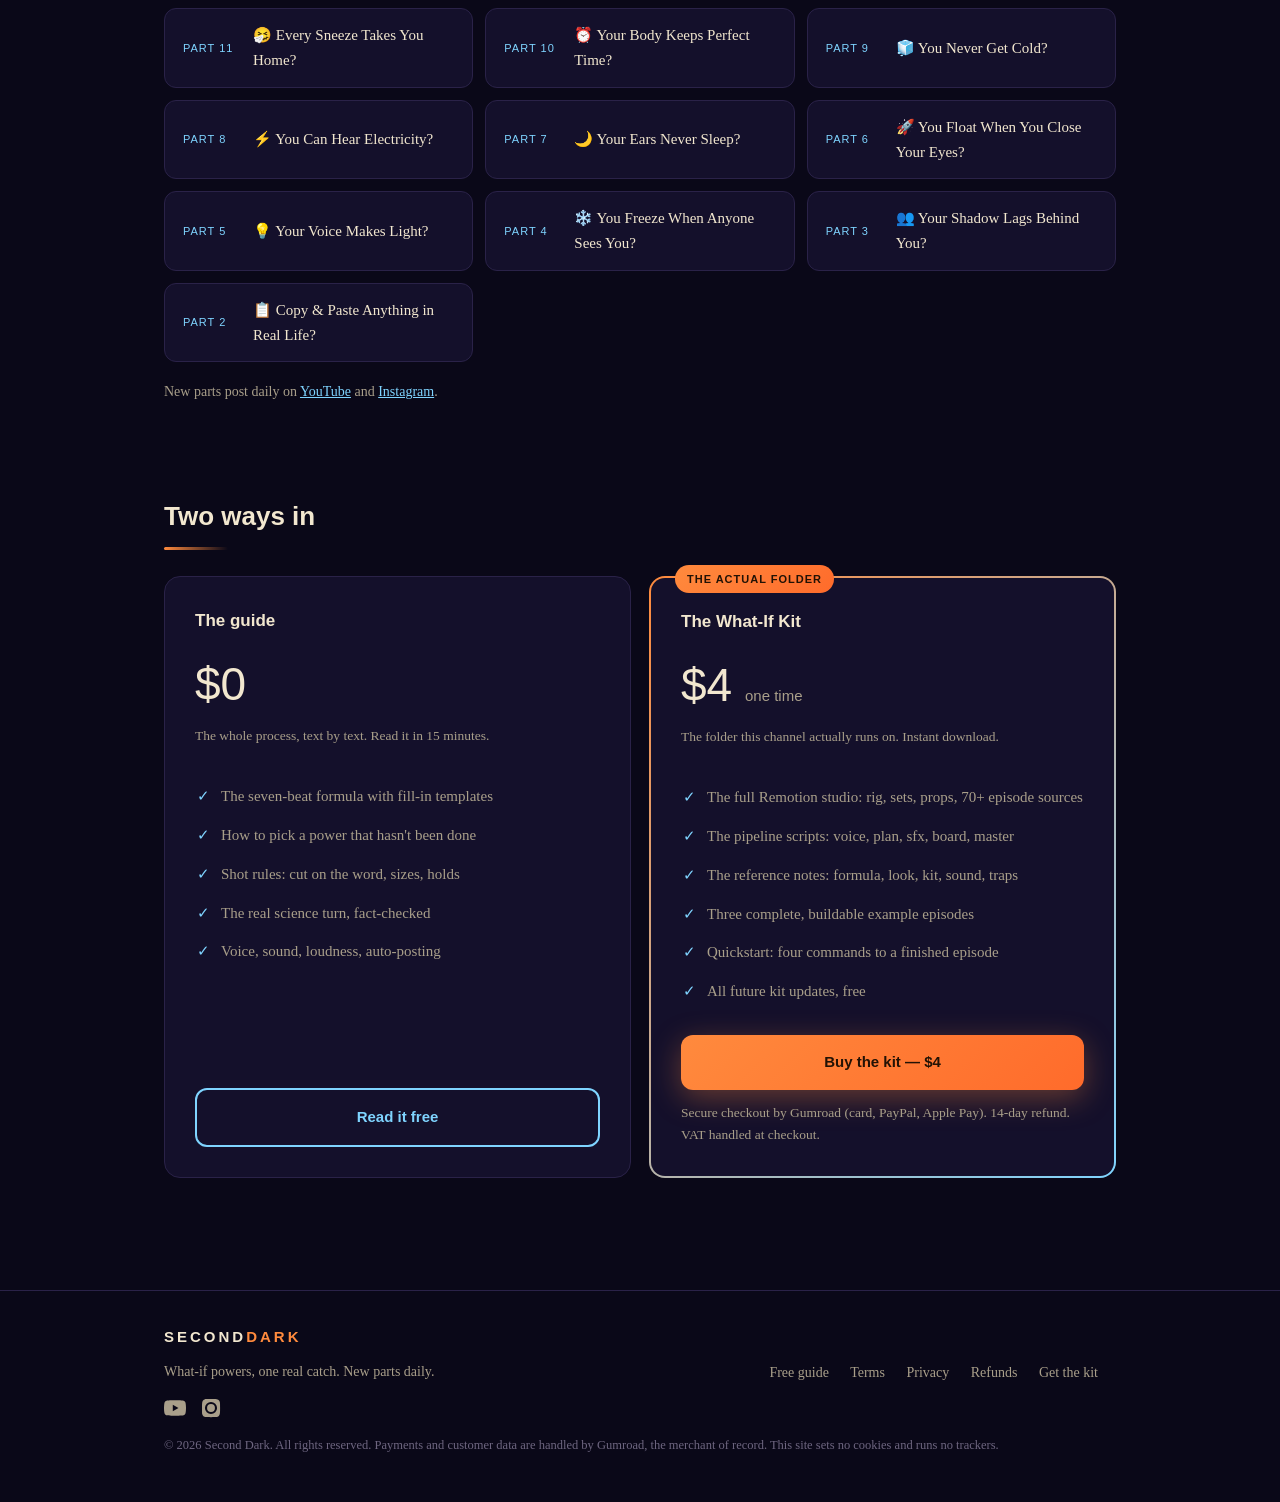
==== commit 08573edb: "Part 17 numbering fix" ====
--- a/index.html
+++ b/index.html
@@ -133,7 +133,7 @@
   <div class="wrap">
     <h2 class="rv">The parts</h2>
     <div class="eps">
-      <a class="ep rv" href="https://www.youtube.com/@seconddarkpowers" target="_blank" rel="noopener"><span class="n mono">PART 43</span><span class="t">📸 You Could Step Inside Any Photo?</span></a>
+      <a class="ep rv" href="https://www.youtube.com/@seconddarkpowers" target="_blank" rel="noopener"><span class="n mono">PART 17</span><span class="t">📸 You Could Step Inside Any Photo?</span></a>
       <a class="ep rv" href="https://www.youtube.com/@seconddarkpowers" target="_blank" rel="noopener"><span class="n mono">PART 16</span><span class="t">💗 You Could Feel Everyone's Emotions?</span></a>
       <a class="ep rv" href="https://www.youtube.com/@seconddarkpowers" target="_blank" rel="noopener"><span class="n mono">PART 15</span><span class="t">🔔 You Could Hear Lies?</span></a>
       <a class="ep rv" href="https://www.youtube.com/@seconddarkpowers" target="_blank" rel="noopener"><span class="n mono">PART 14</span><span class="t">🧠 You Could Read Minds?</span></a>
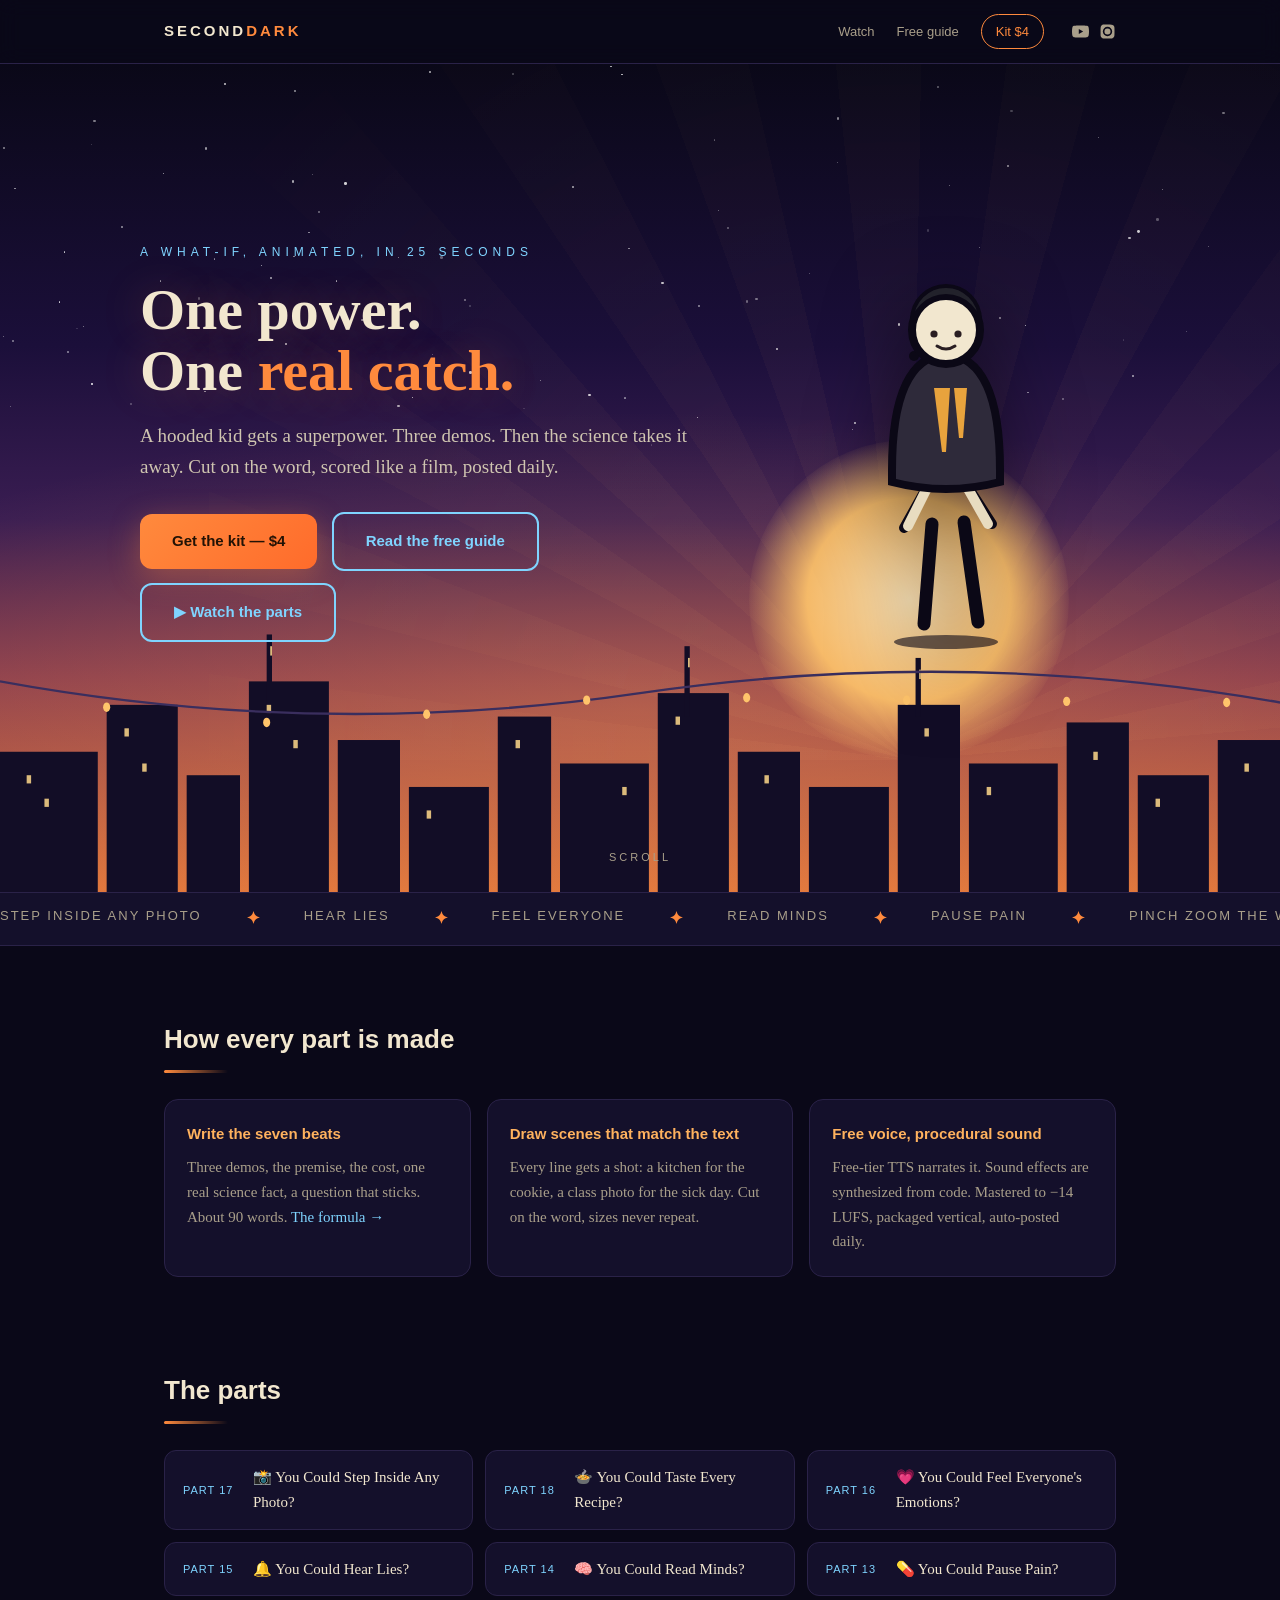
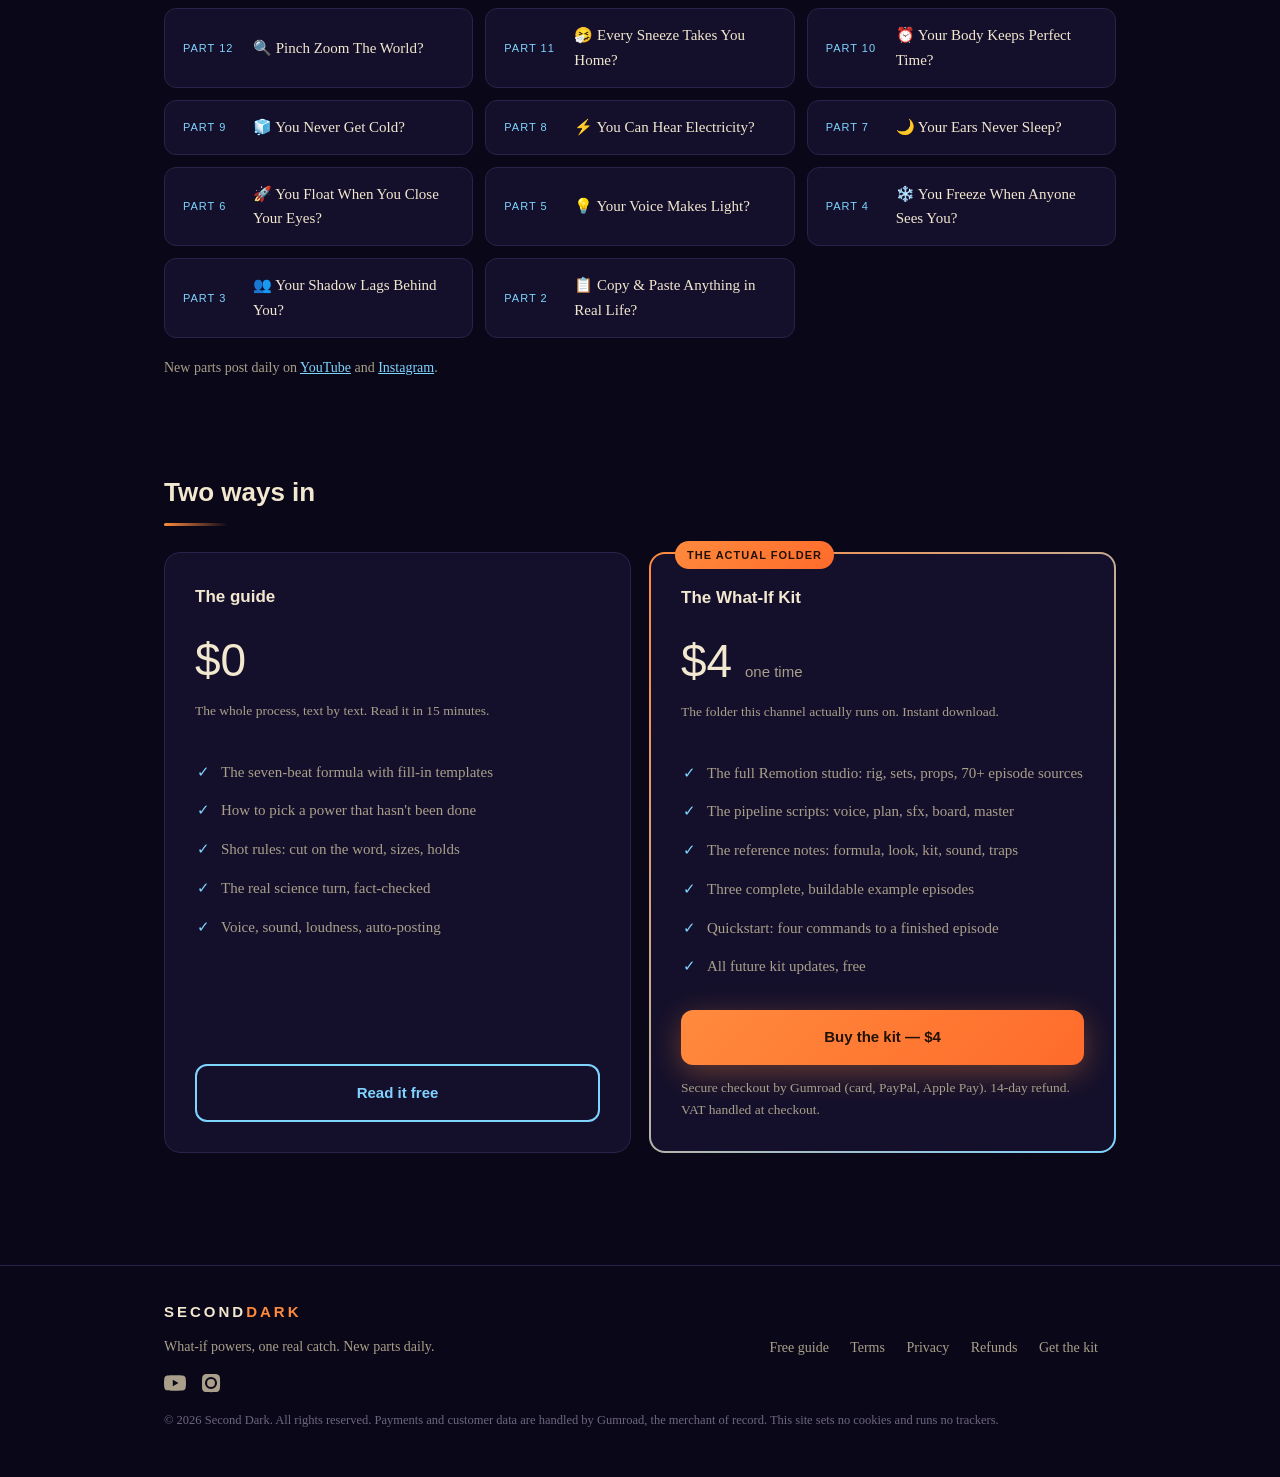
==== commit 9b2d6eb6: "add Part 18 card" ====
--- a/index.html
+++ b/index.html
@@ -134,6 +134,7 @@
     <h2 class="rv">The parts</h2>
     <div class="eps">
       <a class="ep rv" href="https://www.youtube.com/@seconddarkpowers" target="_blank" rel="noopener"><span class="n mono">PART 17</span><span class="t">📸 You Could Step Inside Any Photo?</span></a>
+      <a class="ep rv" href="https://www.youtube.com/@seconddarkpowers" target="_blank" rel="noopener"><span class="n mono">PART 18</span><span class="t">🍲 You Could Taste Every Recipe?</span></a>
       <a class="ep rv" href="https://www.youtube.com/@seconddarkpowers" target="_blank" rel="noopener"><span class="n mono">PART 16</span><span class="t">💗 You Could Feel Everyone's Emotions?</span></a>
       <a class="ep rv" href="https://www.youtube.com/@seconddarkpowers" target="_blank" rel="noopener"><span class="n mono">PART 15</span><span class="t">🔔 You Could Hear Lies?</span></a>
       <a class="ep rv" href="https://www.youtube.com/@seconddarkpowers" target="_blank" rel="noopener"><span class="n mono">PART 14</span><span class="t">🧠 You Could Read Minds?</span></a>
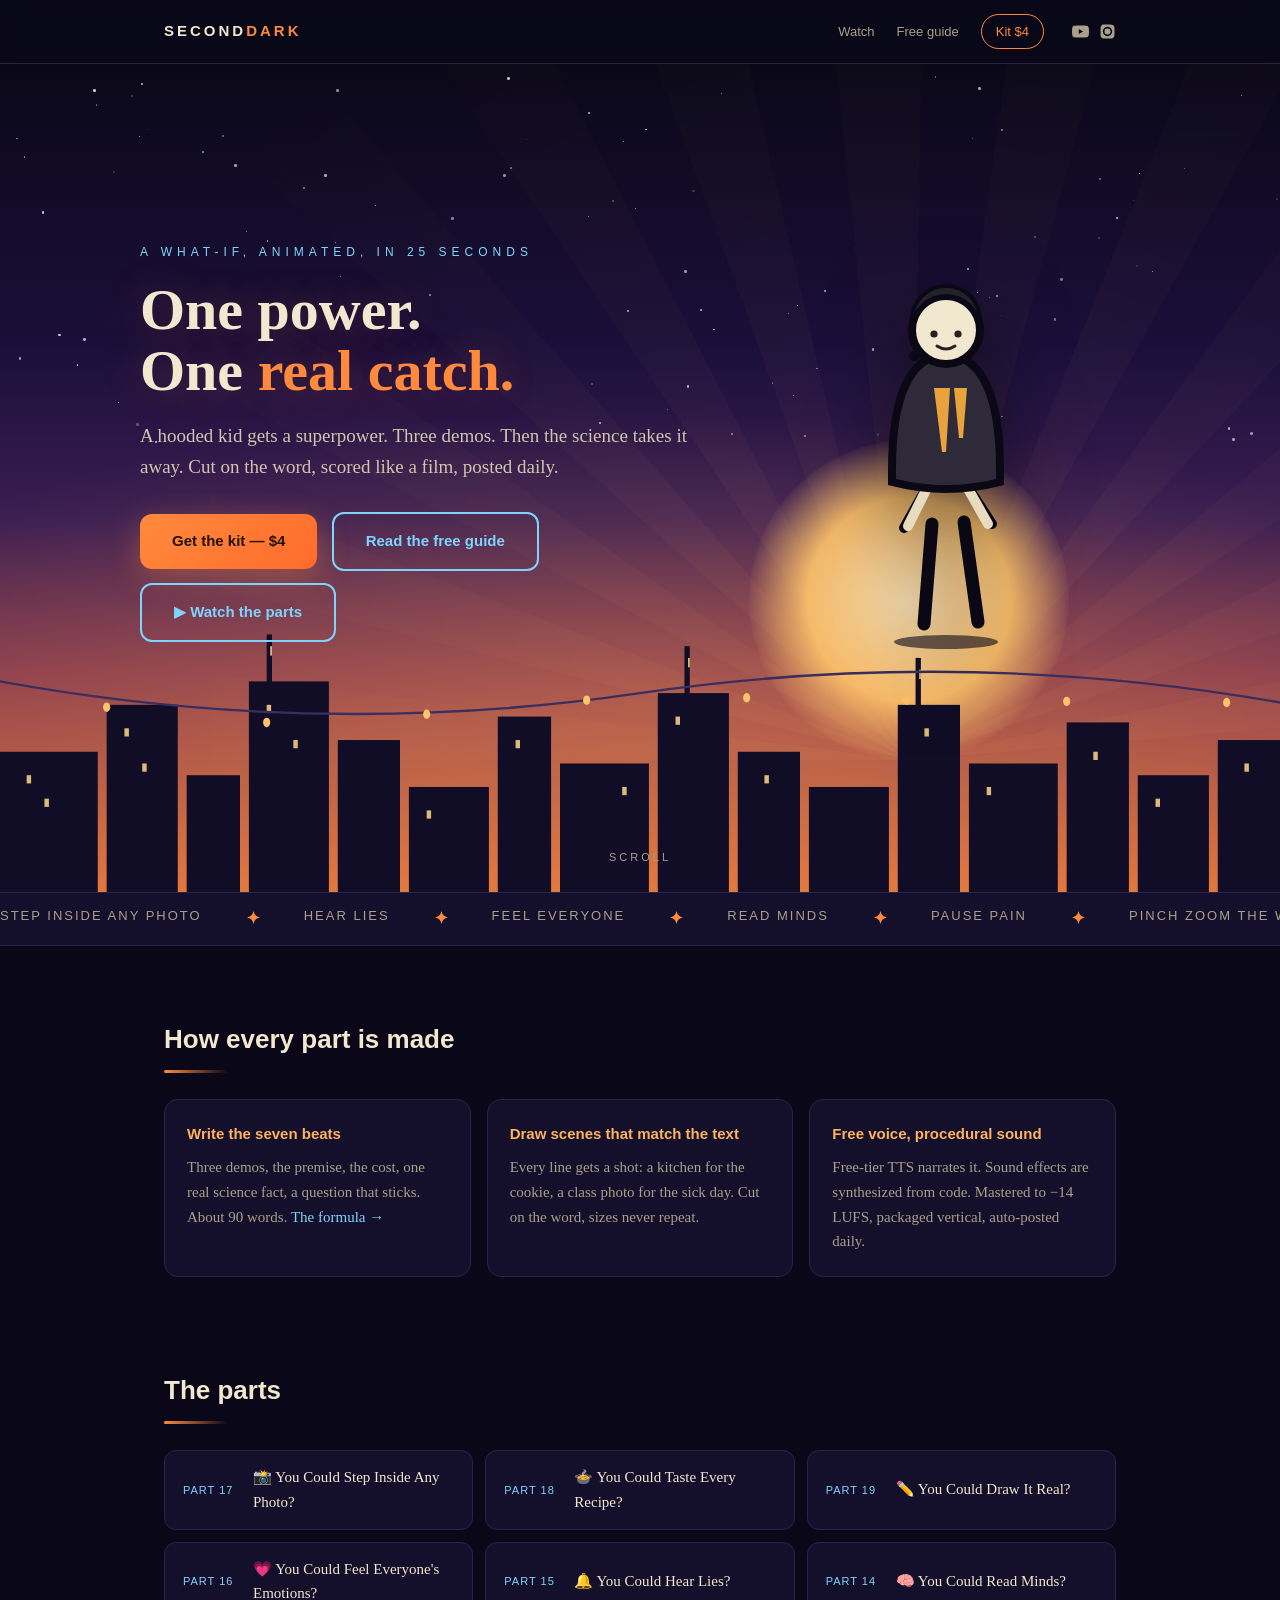
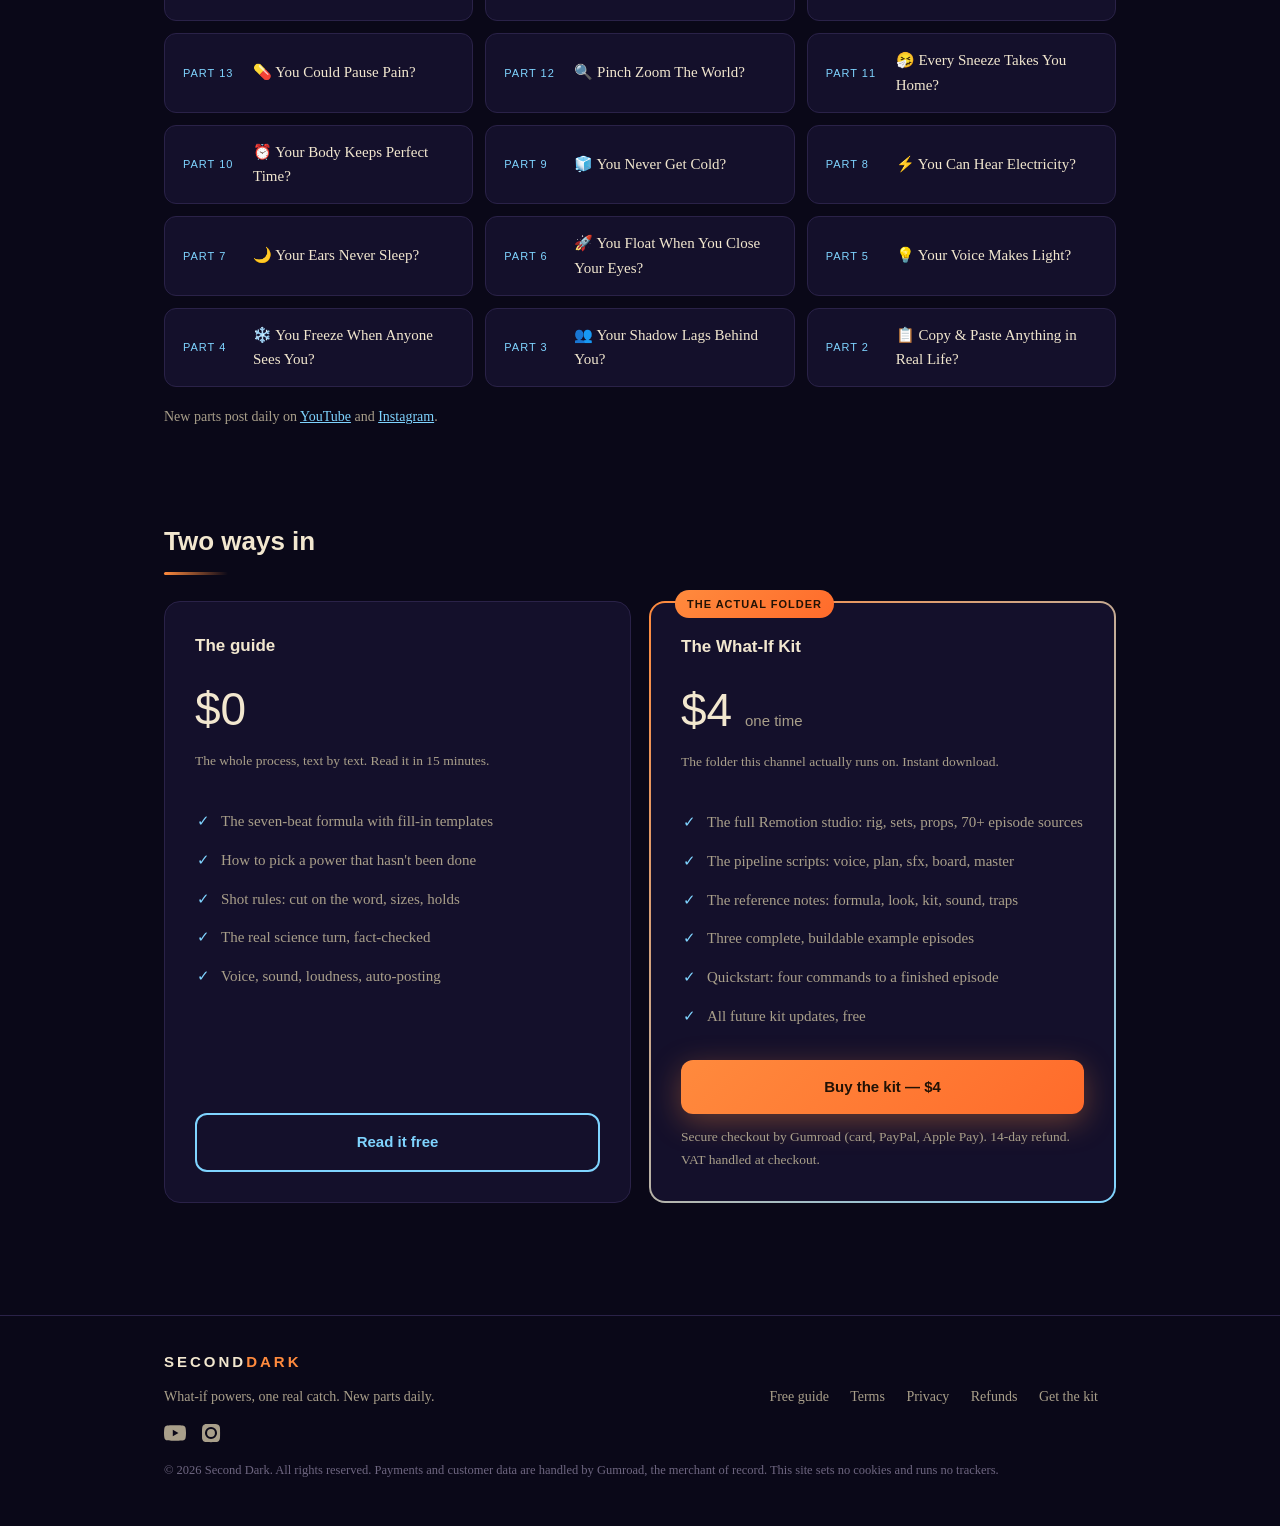
==== commit 4bbaca6c: "add Part 19 card" ====
--- a/index.html
+++ b/index.html
@@ -135,6 +135,7 @@
     <div class="eps">
       <a class="ep rv" href="https://www.youtube.com/@seconddarkpowers" target="_blank" rel="noopener"><span class="n mono">PART 17</span><span class="t">📸 You Could Step Inside Any Photo?</span></a>
       <a class="ep rv" href="https://www.youtube.com/@seconddarkpowers" target="_blank" rel="noopener"><span class="n mono">PART 18</span><span class="t">🍲 You Could Taste Every Recipe?</span></a>
+      <a class="ep rv" href="https://www.youtube.com/@seconddarkpowers" target="_blank" rel="noopener"><span class="n mono">PART 19</span><span class="t">✏️ You Could Draw It Real?</span></a>
       <a class="ep rv" href="https://www.youtube.com/@seconddarkpowers" target="_blank" rel="noopener"><span class="n mono">PART 16</span><span class="t">💗 You Could Feel Everyone's Emotions?</span></a>
       <a class="ep rv" href="https://www.youtube.com/@seconddarkpowers" target="_blank" rel="noopener"><span class="n mono">PART 15</span><span class="t">🔔 You Could Hear Lies?</span></a>
       <a class="ep rv" href="https://www.youtube.com/@seconddarkpowers" target="_blank" rel="noopener"><span class="n mono">PART 14</span><span class="t">🧠 You Could Read Minds?</span></a>
